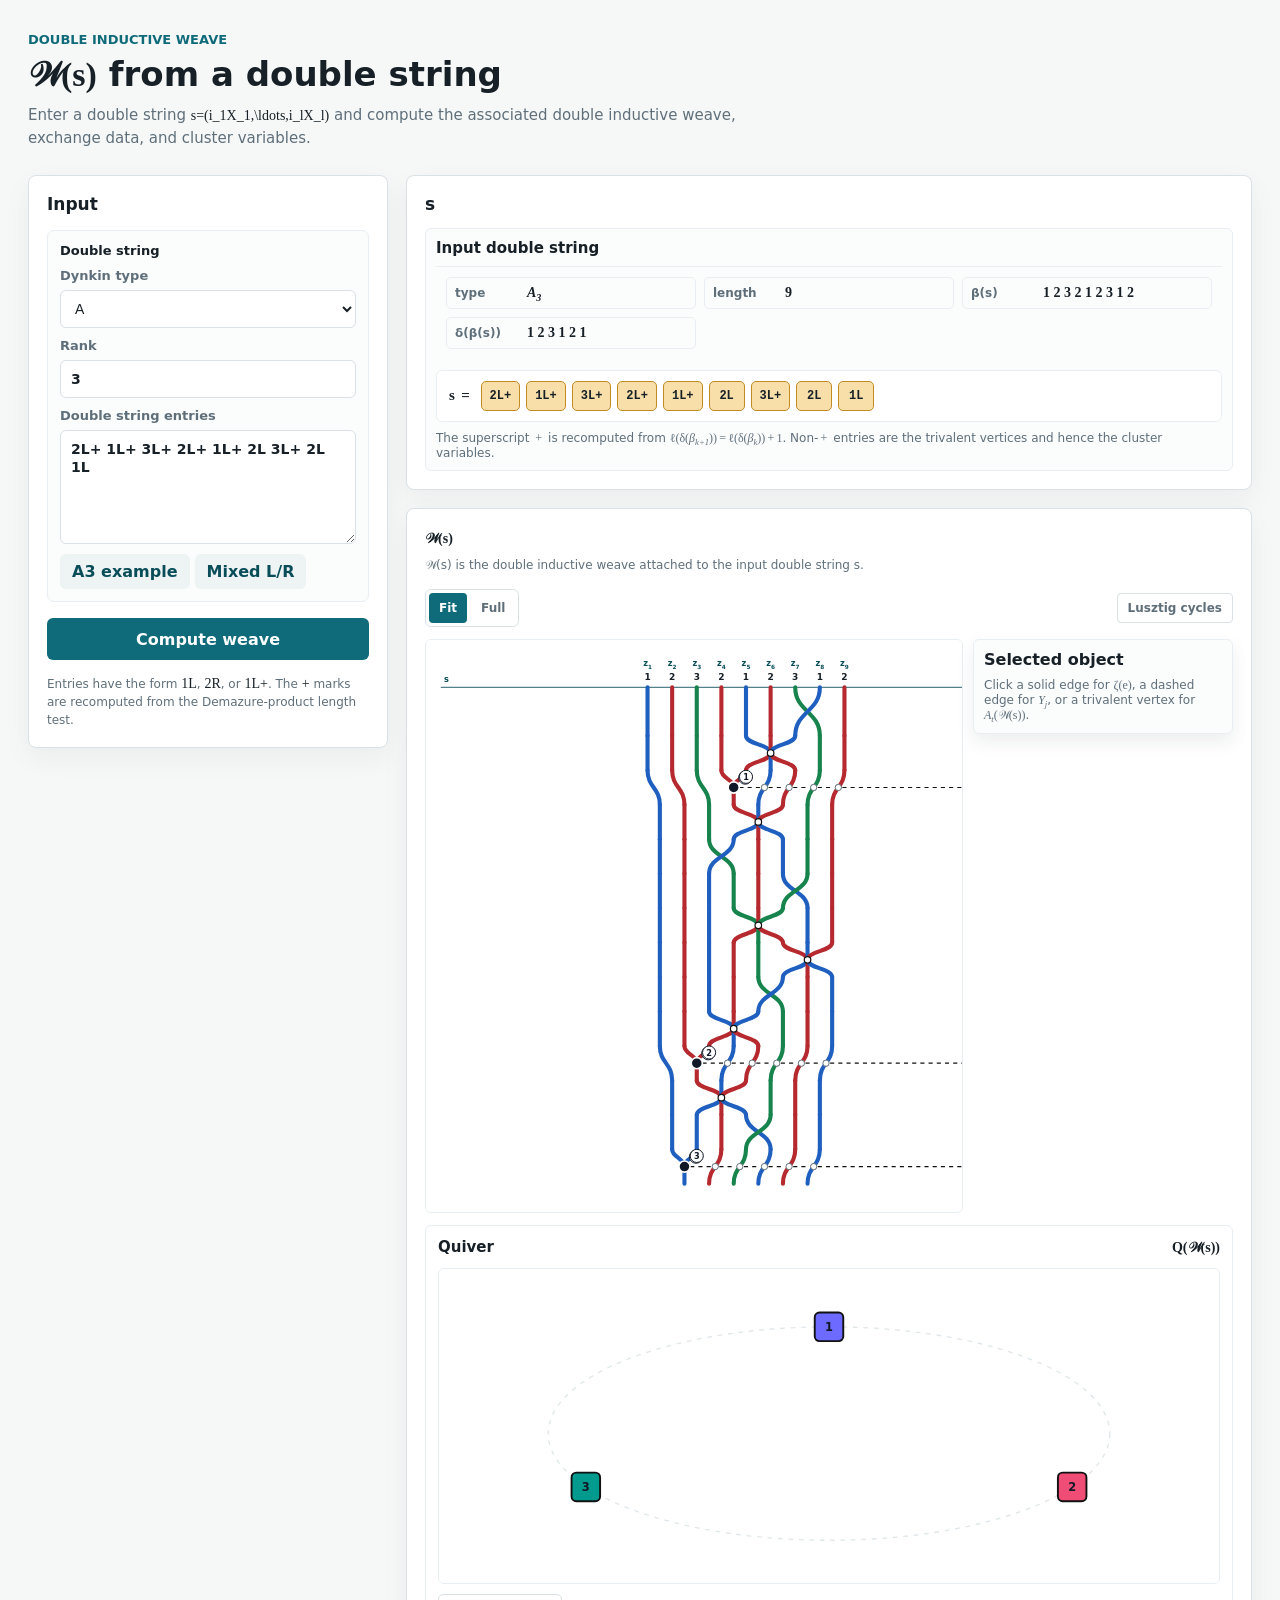
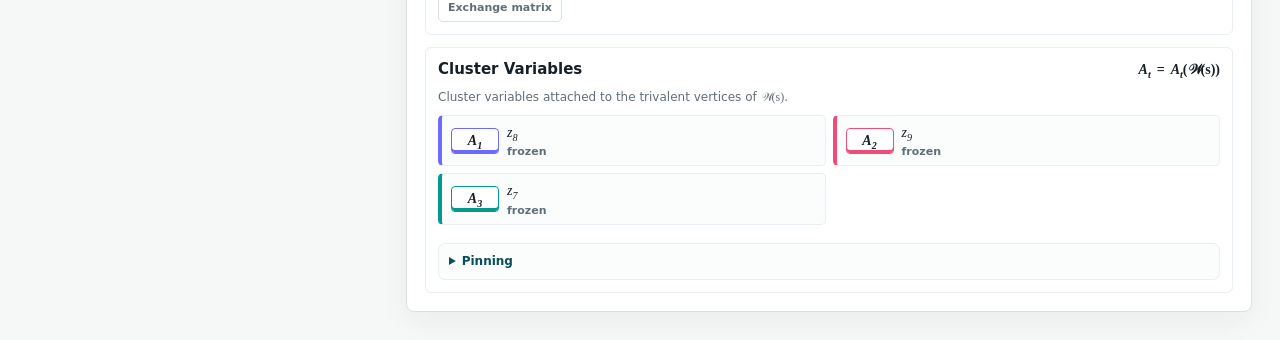
==== double-string-weave.html @ b57d1660 "Add double string weave visualizer" ====
<!doctype html>
<html lang="en">
  <head>
    <meta charset="utf-8">
    <meta name="viewport" content="width=device-width, initial-scale=1">
    <title>Double String Weave</title>
    <link rel="stylesheet" href="./style.css?v=20260708-double-string-zfull">
  </head>
  <body>
    <main class="app-shell">
      <header class="page-header">
        <div>
          <p class="eyebrow">double inductive weave</p>
          <h1><span class="formula header-formula">𝒲(s)</span> from a double string</h1>
          <p class="subtitle">
            Enter a double string <span class="formula">s=(i_1X_1,\ldots,i_lX_l)</span> and compute the associated double inductive weave, exchange data, and cluster variables.
          </p>
        </div>
      </header>

      <section class="workspace">
        <form id="input-form" class="input-panel">
          <div class="panel-header">
            <h2>Input</h2>
          </div>

          <section class="input-subpanel manual-input-panel">
            <div class="input-subpanel-header">
              <h3>Double string</h3>
            </div>

            <label class="field">
              <span>Dynkin type</span>
              <select id="family-input" name="family">
                <option value="A">A</option>
                <option value="B">B</option>
                <option value="C">C</option>
                <option value="D">D</option>
              </select>
            </label>

            <label class="field">
              <span>Rank</span>
              <input id="rank-input" name="rank" type="number" min="1" step="1" inputmode="numeric">
            </label>

            <label class="field">
              <span>Double string entries</span>
              <textarea id="double-string-input" name="doubleString" rows="5" spellcheck="false"></textarea>
            </label>

            <div class="chain-box-move-actions">
              <button type="button" id="example-a-button" class="secondary-button">A3 example</button>
              <button type="button" id="example-mixed-button" class="secondary-button">Mixed L/R</button>
            </div>
          </section>

          <button type="submit" class="primary-button">Compute weave</button>
          <p class="input-note">
            Entries have the form <span class="formula">1L</span>, <span class="formula">2R</span>, or <span class="formula">1L+</span>.
            The <span class="formula">+</span> marks are recomputed from the Demazure-product length test.
          </p>
          <div id="error-box" class="error-box" hidden></div>
        </form>

        <section id="output" class="output-panel" aria-live="polite"></section>
      </section>
    </main>

    <script type="module" src="./src/double-string-weave.mjs?v=20260708-double-string-zfull"></script>
  </body>
</html>
---- style.css ----
:root {
  color-scheme: light;
  --ink: #172026;
  --muted: #5f6f7a;
  --line: #d9e1e5;
  --soft-line: #e8eef1;
  --panel: #ffffff;
  --page: #f6f8f7;
  --accent: #0f6b7a;
  --accent-strong: #094d59;
  --accent-soft: #d8eef1;
  --ibox: #f6c05f;
  --ibox-line: #c6871c;
  --effective: #0f6b7a;
  --prefix: #d9e7ff;
  --chain: #f9e4b7;
  --lr-l-bg: #f8dfaa;
  --lr-l-line: #c28a23;
  --lr-r-bg: #dceee9;
  --lr-r-line: #74a99d;
  font-family: Inter, ui-sans-serif, system-ui, -apple-system, BlinkMacSystemFont, "Segoe UI", sans-serif;
}

#lr-choice-row .secondary-button.active {
  background: var(--accent);
  border-color: var(--accent);
  color: #fff;
}

* {
  box-sizing: border-box;
}

body {
  margin: 0;
  background: var(--page);
  color: var(--ink);
}

button,
input,
textarea {
  font: inherit;
}

.app-shell {
  width: min(1440px, 100%);
  margin: 0 auto;
  padding: 28px;
}

.page-header {
  display: flex;
  justify-content: space-between;
  align-items: end;
  gap: 24px;
  padding: 4px 0 24px;
}

.page-header > div {
  min-width: 0;
  max-width: 100%;
}

.eyebrow {
  margin: 0 0 8px;
  color: var(--accent);
  font-size: 13px;
  font-weight: 700;
  text-transform: uppercase;
}

h1,
h2 {
  margin: 0;
  font-weight: 750;
  letter-spacing: 0;
}

h1 {
  font-size: 34px;
  line-height: 1.15;
}

h2 {
  font-size: 17px;
}

.subtitle {
  max-width: 760px;
  margin: 10px 0 0;
  color: var(--muted);
  font-size: 15px;
  line-height: 1.55;
}

.page-links {
  display: flex;
  flex-wrap: wrap;
  gap: 10px;
  margin-top: 8px;
}

.page-link {
  display: inline-flex;
  align-items: center;
  color: var(--accent-strong);
  font-size: 12px;
  font-weight: 750;
  text-decoration: none;
}

.page-link::before {
  content: "View ";
  color: var(--muted);
  font-weight: 650;
  margin-right: 3px;
}

.page-link:hover {
  color: var(--accent);
  text-decoration: underline;
  text-underline-offset: 3px;
}

.workspace {
  display: grid;
  grid-template-columns: minmax(280px, 360px) minmax(0, 1fr);
  gap: 18px;
  align-items: start;
}

.input-panel,
.card {
  min-width: 0;
  border: 1px solid var(--line);
  border-radius: 8px;
  background: var(--panel);
  box-shadow: 0 10px 28px rgba(23, 32, 38, 0.05);
}

.input-panel {
  position: sticky;
  top: 18px;
  display: grid;
  gap: 16px;
  padding: 18px;
}

.panel-header {
  display: flex;
  flex-wrap: wrap;
  align-items: center;
  justify-content: space-between;
  gap: 12px;
}

.button-row {
  display: flex;
  flex-wrap: wrap;
  gap: 7px;
}

.input-subpanel {
  display: grid;
  gap: 10px;
  border: 1px solid var(--soft-line);
  border-radius: 7px;
  background: #fbfcfc;
  padding: 12px;
}

.random-input-panel {
  border-color: color-mix(in srgb, var(--accent) 24%, var(--soft-line));
  background: #f4fbfc;
}

.input-subpanel-header {
  display: flex;
  align-items: baseline;
  justify-content: space-between;
  gap: 8px;
}

.input-subpanel-header h3 {
  margin: 0;
  color: var(--ink);
  font-size: 13px;
  font-weight: 850;
}

.random-input-grid {
  display: grid;
  grid-template-columns: minmax(0, 1fr) minmax(74px, 0.7fr);
  gap: 9px;
}

.dynkin-card {
  display: grid;
  grid-template-columns: 108px minmax(0, 1fr);
  align-items: center;
  gap: 10px;
  border: 1px solid var(--soft-line);
  border-radius: 7px;
  background: rgba(255, 255, 255, 0.68);
  padding: 10px;
}

.dynkin-card p {
  margin: 0;
  color: var(--muted);
  font-size: 12px;
  line-height: 1.35;
}

.pinning-details {
  border: 1px solid var(--soft-line);
  border-radius: 7px;
  background: rgba(255, 255, 255, 0.68);
  color: var(--muted);
  font-size: 12px;
  line-height: 1.45;
}

.pinning-details summary {
  cursor: pointer;
  color: var(--accent-strong);
  font-weight: 800;
  padding: 9px 10px;
}

.pinning-details p {
  margin: 0;
  padding: 0 10px 9px;
}

.pinning-intro {
  color: var(--ink);
}

.variable-pinning-details {
  margin-top: 8px;
  background: #fbfcfc;
}

.pinning-basis {
  display: flex;
  flex-wrap: wrap;
  gap: 6px;
  padding: 0 10px 10px;
}

.pinning-basis .formula,
.pinning-chip {
  border: 1px solid var(--soft-line);
  border-radius: 999px;
  background: #fff;
  color: var(--ink);
  padding: 4px 8px;
  font-size: 12px;
}

.pinning-interactive {
  display: grid;
  grid-template-columns: minmax(128px, 0.75fr) minmax(0, 1.25fr);
  gap: 10px;
  padding: 0 10px 10px;
}

.pinning-diagram-slot,
.pinning-info-slot {
  min-width: 0;
}

.pinning-dynkin-svg {
  display: block;
  width: 100%;
  max-width: 260px;
  height: auto;
  overflow: visible;
}

.pinning-dynkin-edge {
  stroke: #69787a;
  stroke-width: 2;
  stroke-linecap: round;
}

.pinning-dynkin-node {
  cursor: pointer;
  outline: none;
}

.pinning-dynkin-node circle {
  fill: #fff;
  stroke: var(--accent-strong);
  stroke-width: 1.6;
}

.pinning-dynkin-node text {
  fill: var(--accent-strong);
  font-size: 12px;
  font-weight: 850;
  text-anchor: middle;
  pointer-events: none;
}

.pinning-dynkin-node:hover circle,
.pinning-dynkin-node:focus circle,
.pinning-dynkin-node.active circle {
  fill: var(--accent);
  stroke: var(--accent);
}

.pinning-dynkin-node:hover text,
.pinning-dynkin-node:focus text,
.pinning-dynkin-node.active text {
  fill: #fff;
}

.pinning-node-info {
  display: grid;
  gap: 8px;
  align-content: start;
}

.pinning-node-header {
  display: flex;
  flex-wrap: wrap;
  align-items: center;
  gap: 6px;
}

.pinning-node-title {
  color: var(--ink);
  font-size: 13px;
  font-weight: 850;
}

.pinning-domain-row {
  display: flex;
  flex-wrap: wrap;
  align-items: center;
  gap: 7px;
}

.pinning-domain-label {
  color: var(--muted);
  font-size: 12px;
  font-weight: 800;
}

.pinning-block-label {
  color: var(--muted);
  font-size: 11px;
  font-weight: 800;
}

.pinning-phi-block {
  display: grid;
  gap: 8px;
  border: 1px solid var(--soft-line);
  border-radius: 7px;
  background: #fff;
  padding: 8px;
}

.pinning-phi-grid {
  display: grid;
  grid-template-columns: repeat(2, minmax(0, 1fr));
  gap: 8px;
}

.pinning-phi-plane {
  display: grid;
  gap: 5px;
  min-width: 0;
}

.pinning-fixed-note {
  padding: 0;
}

.pinning-plane-matrix {
  display: grid;
  gap: 3px;
}

.pinning-plane-label {
  color: var(--muted);
  font-size: 10px;
  font-weight: 800;
}

.pinning-matrix {
  border-collapse: collapse;
  justify-self: start;
  font-size: 13px;
}

.pinning-matrix td {
  min-width: 22px;
  padding: 2px 5px;
  text-align: center;
}

.pinning-derived {
  border-top: 1px solid var(--soft-line);
  padding-top: 6px;
}

.pinning-details .pinning-derived summary {
  padding: 0;
  color: var(--muted);
  font-size: 11px;
  font-weight: 800;
}

.pinning-derived .pinning-formula-line {
  margin-top: 5px;
}

@media (max-width: 760px) {
  .pinning-interactive {
    grid-template-columns: minmax(0, 1fr);
  }

  .pinning-phi-grid {
    grid-template-columns: minmax(0, 1fr);
  }
}

.dynkin-diagram {
  position: relative;
  width: 94px;
  height: 76px;
}

.dynkin-node {
  position: absolute;
  z-index: 2;
  display: grid;
  place-items: center;
  width: 24px;
  height: 24px;
  border: 1.5px solid var(--accent-strong);
  border-radius: 50%;
  background: #fff;
  color: var(--accent-strong);
  font-size: 12px;
  font-weight: 800;
}

.dynkin-edge {
  position: absolute;
  z-index: 1;
  height: 2px;
  background: var(--accent-strong);
  transform-origin: left center;
}

.d4-diagram .node-1 {
  left: 4px;
  top: 38px;
}

.d4-diagram .node-2 {
  left: 38px;
  top: 38px;
}

.d4-diagram .node-3 {
  left: 72px;
  top: 4px;
}

.d4-diagram .node-4 {
  left: 72px;
  top: 38px;
}

.d4-diagram .edge-12 {
  left: 28px;
  top: 50px;
  width: 12px;
}

.d4-diagram .edge-23 {
  left: 58px;
  top: 43px;
  width: 38px;
  transform: rotate(-45deg);
}

.d4-diagram .edge-24 {
  left: 62px;
  top: 50px;
  width: 12px;
}

.field {
  display: grid;
  gap: 7px;
  color: var(--muted);
  font-size: 13px;
  font-weight: 650;
}

.field input,
.field select,
.field textarea {
  min-width: 0;
  width: 100%;
  border: 1px solid var(--line);
  border-radius: 6px;
  background: #fff;
  color: var(--ink);
  font-size: 14px;
  line-height: 1.35;
  outline: none;
}

.field input,
.field select {
  height: 38px;
  padding: 8px 10px;
}

.field textarea {
  resize: vertical;
  min-height: 48px;
  padding: 9px 10px;
}

.field input:focus,
.field select:focus,
.field textarea:focus {
  border-color: var(--accent);
  box-shadow: 0 0 0 3px rgba(15, 107, 122, 0.14);
}

.primary-button,
.secondary-button {
  min-width: 0;
  border: 1px solid transparent;
  border-radius: 6px;
  cursor: pointer;
  font-weight: 700;
}

.primary-button {
  min-height: 42px;
  padding: 10px 13px;
  background: var(--accent);
  color: white;
}

.primary-button:hover {
  background: var(--accent-strong);
}

.secondary-button {
  min-height: 34px;
  padding: 7px 11px;
  background: #eef3f4;
  color: var(--accent-strong);
}

.secondary-button:hover {
  border-color: var(--accent);
}

.random-button {
  width: 100%;
}

.guided-construction-link {
  display: inline-flex;
  align-items: center;
  justify-content: center;
  gap: 8px;
  min-height: 34px;
  border: 1px solid color-mix(in srgb, var(--accent) 34%, var(--soft-line));
  border-radius: 6px;
  background: color-mix(in srgb, var(--accent-soft) 42%, #ffffff);
  color: var(--accent-strong);
  font-size: 12px;
  font-weight: 800;
  text-decoration: none;
}

.guided-construction-link::before {
  content: "▶";
  color: var(--accent);
  font-size: 10px;
  line-height: 1;
}

.guided-construction-link:hover {
  border-color: var(--accent);
  color: var(--accent);
  background: #ffffff;
}

.input-note {
  margin: -2px 0 0;
  color: var(--muted);
  font-size: 12px;
  line-height: 1.45;
}

.error-box {
  border: 1px solid #e2a9a9;
  border-radius: 6px;
  background: #fff1f1;
  color: #8b2727;
  padding: 10px 12px;
  font-size: 13px;
  line-height: 1.4;
}

.debug-box {
  display: grid;
  grid-template-columns: repeat(auto-fit, minmax(126px, 1fr));
  gap: 8px;
  color: var(--muted);
  font-size: 13px;
  line-height: 1.45;
}

.status-item {
  display: grid;
  gap: 2px;
  border: 1px solid var(--soft-line);
  border-radius: 7px;
  background: #fbfcfc;
  padding: 9px 10px;
}

.status-item span {
  color: var(--muted);
  font-size: 11px;
  font-weight: 750;
  text-transform: uppercase;
}

.status-item strong {
  color: var(--ink);
  font-size: 15px;
  font-weight: 850;
}

.output-panel {
  display: grid;
  gap: 18px;
  min-width: 0;
}

.trace-view {
  display: grid;
  gap: 18px;
  min-width: 0;
}

.construction-stepper {
  position: sticky;
  top: 18px;
  z-index: 5;
  display: grid;
  grid-template-columns: minmax(0, 1fr) auto;
  align-items: stretch;
  width: 100%;
  max-width: 100%;
  gap: 4px;
  border: 1px solid var(--line);
  border-radius: 7px;
  background: #fff;
  padding: 4px;
  box-shadow: 0 8px 22px rgba(23, 32, 38, 0.06);
}

.step-sequence,
.step-view-tools {
  display: flex;
  min-width: 0;
  gap: 4px;
}

.step-sequence {
  grid-column: 1;
  grid-row: 1;
  align-items: stretch;
}

.step-view-tools {
  grid-column: 2;
  grid-row: 1;
  align-items: stretch;
  justify-content: flex-end;
  border-left: 1px solid var(--soft-line);
  padding-left: 4px;
}

.step-button {
  flex: 1 1 76px;
  min-height: 32px;
  border: 0;
  border-radius: 5px;
  background: transparent;
  color: var(--muted);
  padding: 6px 10px;
  cursor: pointer;
  font-size: 13px;
  font-weight: 750;
}

.compare-step-button {
  flex: 0 0 auto;
  min-width: 104px;
  border: 1px solid rgba(15, 107, 122, 0.35);
  background: #edf7f8;
  color: var(--accent-strong);
  box-shadow: inset 0 -2px 0 rgba(15, 107, 122, 0.12);
}

.compare-step-button:hover,
.compare-step-button:focus {
  border-color: var(--accent);
  background: #e0f1f3;
  box-shadow: 0 0 0 2px rgba(15, 107, 122, 0.13);
  outline: none;
}

.compare-step-button.active {
  border-color: var(--accent);
  background: var(--accent);
  color: #fff;
  box-shadow: none;
}

.step-arrow {
  display: grid;
  place-items: center;
  color: var(--muted);
  font-size: 13px;
  font-weight: 800;
  padding: 0 2px;
}

.step-button.active {
  background: var(--accent);
  color: #fff;
}

.step-button .math,
.step-button .formula {
  color: inherit;
  font-size: inherit;
}

.step-button.active .math,
.step-button.active .formula {
  color: #fff;
}

.notation-underline {
  text-decoration: underline;
  text-underline-offset: 2px;
}

.step-active-whole .step-section:not(.step-whole),
.step-active-chain .step-section:not(.step-chain),
.step-active-string .step-section:not(.step-string),
.step-active-compare .step-section:not(.step-chain):not(.step-whole) {
  display: none;
}

.trace-view.step-active-compare {
  grid-template-columns: minmax(420px, 1fr) minmax(420px, 1fr);
  align-items: start;
}

.step-active-compare .construction-stepper {
  grid-column: 1 / -1;
}

.step-active-compare .step-chain {
  grid-column: 1;
  grid-row: 2;
}

.step-active-compare .step-whole {
  grid-column: 2;
  grid-row: 2;
}

.step-active-compare .card {
  padding: 14px;
}

.step-active-compare .step-chain,
.step-active-compare .step-whole {
  min-width: 0;
}

.step-active-compare .chain-visual-block,
.step-active-compare .weave-block {
  display: grid;
  grid-template-rows: 620px 430px minmax(360px, auto);
  gap: 12px;
  align-items: stretch;
}

.step-active-compare .admissible-chain-panel,
.step-active-compare .weave-stage-panel {
  height: 620px;
  min-height: 0;
  max-height: none;
  overflow: auto;
}

.step-active-compare .weave-stage-panel {
  display: grid;
  align-content: start;
  gap: 10px;
  border: 1px solid var(--soft-line);
  border-radius: 6px;
  background: #fff;
  padding: 12px;
}

.step-active-compare .edge-label-viewer {
  grid-template-columns: minmax(0, 1fr);
}

.step-active-compare .edge-label-info {
  display: none;
}

.step-active-compare .main-interactive-weave .edge-label-viewer-figure {
  max-height: 520px;
  overflow: auto;
}

.step-active-compare .main-interactive-weave .edge-label-viewer-svg {
  width: min(100%, 620px);
  min-width: 0;
}

.step-active-compare .whole-result-view,
.step-active-compare .chain-visual-block {
  align-content: start;
}

.step-active-compare .quiver-answer-panel {
  height: 430px;
  min-height: 0;
  overflow: hidden;
}

.step-active-compare .quiver-scroll {
  height: 340px;
}

.step-active-compare .quiver-answer-panel.matrix-open .quiver-scroll {
  height: 214px;
}

.step-active-compare .quiver-answer-panel.matrix-open .exchange-matrix-scroll {
  max-height: 128px;
}

.step-active-compare .quiver-svg {
  min-width: 500px;
}

.step-active-compare .determinantial-section,
.step-active-compare .cluster-answer-panel {
  min-height: 280px;
}

.step-active-compare .cluster-answer-list,
.step-active-compare .determinantial-list {
  grid-template-columns: minmax(0, 1fr);
}

.step-active-compare .card h2 {
  margin-bottom: 10px;
}

.step-active-compare .card-subtitle {
  display: none;
}

@media (max-width: 1180px) {
  .trace-view.step-active-compare {
    grid-template-columns: minmax(0, 1fr);
  }

  .step-active-compare .step-chain,
  .step-active-compare .step-whole {
    grid-column: 1;
    grid-row: auto;
  }

  .construction-stepper {
    grid-template-columns: minmax(0, 1fr);
  }

  .step-sequence,
  .step-view-tools {
    grid-column: 1;
    grid-row: auto;
    border-bottom: 1px solid var(--soft-line);
    padding-bottom: 4px;
    border-left: 0;
    padding-left: 0;
  }

  .compare-step-button {
    flex: 1 1 100%;
  }
}

.card {
  padding: 18px;
  overflow: hidden;
}

.card:has(.edge-label-viewer) {
  overflow: visible;
}

.card h2 {
  margin-bottom: 14px;
}

.card-subtitle {
  margin: -6px 0 14px;
  color: var(--muted);
  font-size: 12px;
  line-height: 1.45;
  max-width: 900px;
}

.card-subtitle .formula {
  color: inherit;
  font-family: inherit;
  font-size: inherit;
  line-height: inherit;
}

.card-subtitle .formula-variable {
  font-family: ui-serif, Georgia, "Times New Roman", serif;
}

.summary-label {
  display: block;
  color: var(--muted);
  font-size: 12px;
  font-weight: 700;
}

.summary-label .summary-label-formula {
  color: inherit;
  font-size: inherit;
  font-weight: inherit;
}

.timeline {
  overflow-x: auto;
  padding-bottom: 4px;
}

.chain-visual-block {
  display: grid;
  gap: 16px;
}

.chain-selectable {
  cursor: pointer;
}

.chain-selectable:focus {
  outline: 2px solid rgba(15, 107, 122, 0.35);
  outline-offset: 2px;
}

.chain-visual-block.has-chain-selection .chain-selectable:not(.active) {
  opacity: 0.62;
}

.chain-visual-block.has-chain-selection .chain-selectable.active {
  opacity: 1;
}

.chain-visual-block.has-chain-selection .quiver-node-group:not(.active) {
  opacity: 0.48;
}

.whole-result-view.has-cluster-selection .quiver-node-group:not(.active) {
  opacity: 0.48;
}

.whole-result-view.has-cluster-selection .cluster-answer-item:not(.active) {
  opacity: 0.62;
}

.admissible-chain-panel {
  gap: 12px;
}

.admissible-chain-body {
  display: grid;
  gap: 14px;
}

.chain-panel-note .formula {
  font-weight: 750;
}

.chain-section {
  display: grid;
  gap: 9px;
}

.chain-section-header {
  display: flex;
  flex-wrap: wrap;
  align-items: center;
  justify-content: space-between;
  gap: 8px 12px;
}

.chain-section-title {
  color: var(--accent-strong);
  font-size: 12px;
  font-weight: 850;
}

.chain-ribbon-block {
  display: grid;
  gap: 10px;
}

.chain-ribbon-title {
  display: flex;
  flex-wrap: wrap;
  align-items: baseline;
  gap: 10px;
}

.chain-ribbon-meta {
  color: var(--muted);
  font-size: 12px;
  font-weight: 650;
}

.chain-ribbon {
  display: flex;
  gap: 7px;
  align-items: stretch;
  overflow-x: auto;
  padding: 2px 0 5px;
}

.chain-box-move-strip {
  display: flex;
  flex-wrap: wrap;
  align-items: center;
  gap: 7px 10px;
  border-top: 1px solid var(--soft-line);
  padding-top: 8px;
}

.chain-box-move-label {
  color: var(--muted);
  font-size: 11px;
  font-weight: 800;
  letter-spacing: 0;
}

.chain-box-move-actions {
  display: flex;
  flex-wrap: wrap;
  gap: 5px;
}

.chain-box-move-action {
  border: 1px solid var(--line);
  border-radius: 999px;
  background: #fff;
  color: var(--accent-strong);
  cursor: pointer;
  font: inherit;
  font-size: 11px;
  font-weight: 850;
  line-height: 1;
  padding: 4px 9px;
  position: relative;
}

.chain-box-move-action:hover,
.chain-box-move-action:focus-visible {
  border-color: var(--accent);
  background: var(--accent-soft);
  outline: none;
}

.chain-box-move-text {
  position: relative;
  z-index: 1;
}

.chain-box-move-tooltip {
  position: absolute;
  left: 50%;
  bottom: calc(100% + 8px);
  transform: translateX(-50%) translateY(3px);
  z-index: 20;
  min-width: max-content;
  max-width: 260px;
  border: 1px solid rgba(23, 32, 38, 0.18);
  border-radius: 6px;
  background: rgba(23, 32, 38, 0.92);
  box-shadow: 0 8px 22px rgba(23, 32, 38, 0.18);
  color: #fff;
  font-size: 11px;
  font-weight: 750;
  line-height: 1.3;
  opacity: 0;
  padding: 6px 8px;
  pointer-events: none;
  text-align: left;
  transition: opacity 100ms ease, transform 100ms ease;
  white-space: nowrap;
}

.chain-box-move-action:hover .chain-box-move-tooltip,
.chain-box-move-action:focus-visible .chain-box-move-tooltip {
  opacity: 1;
  transform: translateX(-50%) translateY(0);
}

.box-move-highlight {
  border-color: var(--accent) !important;
  box-shadow: 0 0 0 2px rgba(15, 107, 122, 0.18);
}

.timeline-row.box-move-preview-row .timeline-label {
  color: var(--accent-strong);
  font-weight: 850;
}

.timeline-row.box-move-preview-row .timeline-cell {
  transition: opacity 120ms ease, transform 120ms ease, box-shadow 120ms ease;
}

.timeline-cell.box-move-removed-envelope {
  border-color: #a66b00;
  background: transparent;
  outline: 2px dashed #a66b00;
  outline-offset: -5px;
  box-shadow: 0 0 0 2px rgba(166, 107, 0, 0.1);
  transform: translateY(-1px);
}

.timeline-cell.box-move-added-envelope {
  border-color: #0f6b7a;
  background: #e4f4f6;
  box-shadow: inset 0 0 0 3px rgba(15, 107, 122, 0.36), 0 0 0 2px rgba(15, 107, 122, 0.12);
  transform: translateY(-1px);
  animation: box-move-preview-pulse 900ms ease-in-out infinite alternate;
}

@keyframes box-move-preview-pulse {
  from {
    filter: saturate(0.95);
  }
  to {
    filter: saturate(1.18) brightness(1.03);
  }
}

.chain-quiver-section {
  margin-top: 2px;
}

.chain-quiver-scroll {
  max-height: none;
}

.signed-word-details {
  border: 1px solid var(--soft-line);
  border-radius: 6px;
  background: #fff;
  color: var(--muted);
  font-size: 12px;
}

.signed-word-summary {
  display: flex;
  align-items: baseline;
  gap: 6px;
  cursor: pointer;
  padding: 7px 9px;
  color: var(--accent-strong);
  font-weight: 850;
}

.signed-word-summary .formula {
  color: inherit;
  font-size: inherit;
}

.signed-word-chips {
  display: flex;
  flex-wrap: wrap;
  gap: 5px;
  border-top: 1px solid var(--soft-line);
  padding: 8px 9px;
}

.signed-word-chip {
  display: inline-flex;
  align-items: center;
  justify-content: center;
  gap: 1px;
  min-width: 32px;
  min-height: 24px;
  border: 1px solid var(--line);
  border-radius: 5px;
  background: #fbfcfc;
  color: var(--ink);
  font-weight: 850;
}

.signed-word-chip.positive {
  border-color: var(--lr-l-line);
  background: var(--lr-l-bg);
}

.signed-word-chip.negative {
  border-color: var(--lr-r-line);
  background: var(--lr-r-bg);
}

.signed-word-sign {
  color: var(--muted);
  font-size: 11px;
}

.determinantial-expression {
  color: var(--ink) !important;
  overflow-wrap: anywhere;
}

.determinantial-row.frozen {
  background: #fff;
}

.determinantial-row.active {
  border-color: var(--accent-strong);
  box-shadow: inset 4px 0 0 var(--cycle-color), 0 0 0 1px rgba(15, 107, 122, 0.18);
}

.determinantial-row.frozen .determinantial-answer-label {
  border-color: var(--ink);
  box-shadow: inset 0 -3px 0 var(--cycle-color), 0 0 0 1px rgba(23, 32, 38, 0.12);
}

.determinantial-answer-label {
  min-width: 48px;
  padding: 4px 7px;
}

.determinantial-answer-label .formula {
  color: inherit;
  font-size: 11px;
  font-weight: 850;
  white-space: nowrap;
}

.ric-data-grid {
  display: grid;
  grid-template-columns: repeat(auto-fit, minmax(190px, 1fr));
  gap: 8px;
  border-top: 1px solid var(--soft-line);
  padding: 10px 10px 12px;
}

.ric-data-row {
  display: grid;
  grid-template-columns: 64px minmax(0, 1fr);
  align-items: center;
  gap: 8px;
  min-height: 30px;
  border: 1px solid var(--soft-line);
  border-radius: 5px;
  background: #fbfcfc;
  padding: 5px 8px;
}

.ric-data-key {
  color: var(--muted);
  font-size: 12px;
  font-weight: 800;
}

.ric-data-value {
  color: var(--ink);
  font-size: 13px;
  font-weight: 850;
  overflow-wrap: anywhere;
}

.open-richardson-ibox-section {
  margin-top: 12px;
}

.chain-chip {
  flex: 0 0 auto;
  position: relative;
  display: grid;
  gap: 3px;
  min-width: 82px;
  border: 1px solid var(--soft-line);
  border-radius: 6px;
  background: #fff;
  padding: 8px 9px;
}

.chain-chip.active {
  border-color: var(--accent-strong);
  box-shadow: inset 0 -3px 0 var(--accent), 0 0 0 1px rgba(15, 107, 122, 0.16);
}

.chain-chip.frozen {
  border-color: #111827;
  box-shadow: inset 0 0 0 1px rgba(17, 24, 39, 0.1);
}

.chain-chip.frozen::after {
  content: "";
  position: absolute;
  top: 6px;
  right: 6px;
  width: 7px;
  height: 7px;
  border: 1.4px solid #111827;
  border-radius: 2px;
  background: #fff;
}

.chain-chip-title {
  color: var(--accent-strong);
  font-size: 12px;
  font-weight: 800;
}

.chain-chip-interval {
  color: var(--ink);
  font-family: ui-monospace, SFMono-Regular, Menlo, Consolas, monospace;
  font-size: 13px;
  font-weight: 750;
}

.chain-chip-color {
  color: var(--muted);
  font-size: 11px;
  font-weight: 700;
}

.ric-chain-ribbon-block {
  margin-top: 10px;
}

.ric-chain-chip .chain-chip-interval {
  background: var(--ibox);
  border: 1px solid var(--ibox-line);
  border-radius: 4px;
  padding: 2px 5px;
  width: fit-content;
}

.ric-chain-data-details {
  margin-top: 10px;
}

.ric-box-dictionary {
  display: flex;
  flex-wrap: wrap;
  gap: 6px;
  margin-top: 10px;
  border-top: 1px solid var(--soft-line);
  padding-top: 10px;
}

.ric-box-dictionary .formula {
  border: 1px solid var(--soft-line);
  border-radius: 999px;
  background: #fff;
  color: var(--ink);
  padding: 4px 8px;
  font-size: 12px;
  font-weight: 750;
}

.timeline-row {
  display: grid;
  grid-template-columns: 58px repeat(var(--timeline-cols), 36px);
  gap: 5px;
  align-items: center;
  min-width: max-content;
  margin-bottom: 5px;
}

.timeline-row.chain-selectable {
  border-radius: 6px;
}

.timeline-row.active .timeline-label {
  color: var(--accent-strong);
}

.timeline-row.active .timeline-cell:not(.header-cell) {
  border-color: var(--accent-strong);
  box-shadow: 0 0 0 1px rgba(15, 107, 122, 0.14);
}

.timeline-label {
  color: var(--muted);
  font-size: 12px;
  font-weight: 750;
}

.timeline-cell {
  display: grid;
  place-items: center;
  width: 36px;
  height: 32px;
  border: 1px solid var(--line);
  border-radius: 5px;
  background: #fff;
  color: var(--ink);
  font-size: 13px;
  font-weight: 700;
}

.header-cell {
  border-color: transparent;
  background: transparent;
  color: var(--muted);
}

.in-envelope {
  background: var(--accent-soft);
  border-color: #9fcbd1;
}

.in-box {
  background: var(--ibox);
  border-color: var(--ibox-line);
}

.effective {
  outline: 3px solid rgba(15, 107, 122, 0.35);
  outline-offset: 1px;
}

.legend {
  display: flex;
  flex-wrap: wrap;
  gap: 12px;
  margin-top: 12px;
  color: var(--muted);
  font-size: 12px;
  font-weight: 650;
}

.compact-legend {
  margin-top: 0;
  gap: 8px;
  font-size: 11px;
}

.compact-legend .legend-box {
  width: 12px;
  height: 12px;
}

.legend-item {
  display: inline-flex;
  align-items: center;
  gap: 6px;
}

.legend-box {
  display: inline-block;
  width: 14px;
  height: 14px;
  border-radius: 3px;
  border: 1px solid var(--line);
}

.legend-box.envelope {
  background: var(--accent-soft);
  border-color: #9fcbd1;
}

.legend-box.ibox {
  background: var(--ibox);
  border-color: var(--ibox-line);
}

.legend-box.effective {
  background: #fff;
  border-color: var(--effective);
  box-shadow: 0 0 0 2px rgba(15, 107, 122, 0.35);
}

.legend-box.frozen {
  background: #fff;
  border-color: #111827;
  box-shadow: inset 0 0 0 1px rgba(17, 24, 39, 0.1);
}

.double-string-block {
  display: grid;
  gap: 12px;
}

.string-construction-panel,
.string-weave-preview {
  display: grid;
  gap: 9px;
  border: 1px solid var(--soft-line);
  border-radius: 6px;
  background: #fbfcfc;
  padding: 10px;
}

.string-panel-header {
  display: flex;
  flex-wrap: wrap;
  align-items: center;
  justify-content: space-between;
  gap: 8px 12px;
}

.string-panel-title {
  color: var(--ink);
  font-size: 15px;
  font-weight: 900;
}

.string-panel-subtitle {
  color: var(--muted);
  font-size: 12px;
  font-weight: 800;
}

.double-string-rule-note {
  margin: 0;
  color: var(--muted);
  font-size: 11px;
  line-height: 1.35;
}

.double-string-rule-note .formula {
  color: inherit;
  font-size: inherit;
  font-weight: 750;
}

.chain-data-details {
  border: 1px solid var(--soft-line);
  border-radius: 6px;
  background: #fff;
  color: var(--muted);
  font-size: 12px;
}

.chain-data-summary {
  display: flex;
  align-items: baseline;
  gap: 6px;
  cursor: pointer;
  padding: 8px 10px;
  color: var(--accent-strong);
  font-weight: 850;
}

.chain-data-summary .formula {
  color: inherit;
  font-size: inherit;
}

.chain-data-grid {
  display: grid;
  grid-template-columns: auto minmax(0, 1fr);
  gap: 6px 10px;
  border-top: 1px solid var(--soft-line);
  padding: 9px 10px 10px;
}

.chain-data-row-label {
  color: var(--muted);
  font-size: 12px !important;
  font-weight: 750;
  white-space: nowrap;
}

.chain-data-values {
  display: grid;
  grid-template-columns: repeat(var(--chain-data-cols), minmax(20px, auto));
  gap: 5px;
  justify-content: start;
  min-width: 0;
}

.chain-data-cell {
  display: inline-flex;
  align-items: center;
  justify-content: center;
  min-width: 24px;
  min-height: 22px;
  border: 1px solid var(--soft-line);
  border-radius: 4px;
  background: #fbfcfc;
  color: var(--ink);
  font-size: 12px;
  font-weight: 750;
}

.chain-data-cell.empty-cell {
  background: transparent;
  border-color: transparent;
}

.chain-data-cell.side-l,
.double-string-chip.chain.side-l {
  background: var(--lr-l-bg) !important;
  border-color: var(--lr-l-line) !important;
}

.chain-data-cell.side-r,
.double-string-chip.chain.side-r {
  background: var(--lr-r-bg) !important;
  border-color: var(--lr-r-line) !important;
}

.double-string-expression {
  display: flex;
  flex-wrap: wrap;
  align-items: center;
  gap: 8px;
  border: 1px solid var(--soft-line);
  border-radius: 6px;
  background: #fff;
  padding: 10px 12px;
}

.double-string-expression > .formula {
  color: var(--ink);
  font-size: 15px;
  font-weight: 850;
}

.double-string-chips {
  display: flex;
  flex-wrap: wrap;
  gap: 6px;
  min-width: 0;
}

.double-string-chip {
  display: inline-flex;
  align-items: center;
  justify-content: center;
  min-width: 36px;
  min-height: 30px;
  border: 1px solid var(--line);
  border-radius: 5px;
  padding: 5px 8px;
  color: var(--ink);
  font-family: ui-monospace, SFMono-Regular, Menlo, Consolas, monospace;
  font-size: 12px;
  font-weight: 800;
}

.double-string-chip.prefix {
  background: var(--prefix);
  border-color: #a9c5f2;
}

.double-string-chip.chain {
  background: var(--chain);
  border-color: #d4a94e;
}

.string-weave-preview-header {
  display: flex;
  flex-wrap: wrap;
  align-items: baseline;
  justify-content: start;
  gap: 8px;
}

.string-weave-boundary {
  display: grid;
  gap: 7px;
  border: 1px solid #9fcbd1;
  border-left: 5px solid var(--accent);
  border-radius: 6px;
  background: #f4fbfc;
  padding: 10px;
}

.string-weave-boundary .math {
  color: var(--accent-strong);
  font-size: 13px;
}

.weave-scroll.string-weave-scroll {
  display: grid;
  place-items: start center;
  max-height: none;
  overflow: visible;
  border: 0;
  background: transparent;
  padding-top: 8px;
}

.string-weave-scroll .weave-svg {
  width: min(100%, 840px);
  min-width: 0;
}

.string-weave-scroll.full-mode .weave-svg {
  width: min(100%, 980px);
  min-width: 0;
  max-width: 100%;
}

.weave-block {
  display: grid;
  gap: 14px;
}

.weave-scroll {
  min-width: 0;
  overflow: auto;
  border: 1px solid var(--soft-line);
  border-radius: 6px;
  background: #fff;
}

.full-weave-toolbar {
  display: flex;
  flex-wrap: wrap;
  align-items: center;
  justify-content: space-between;
  gap: 8px;
}

.full-weave-control-group {
  display: inline-flex;
  gap: 4px;
  border: 1px solid var(--line);
  border-radius: 6px;
  background: #fff;
  padding: 3px;
}

.weave-size-button,
.weave-toggle-button {
  min-height: 30px;
  border: 0;
  border-radius: 4px;
  background: transparent;
  color: var(--muted);
  padding: 6px 10px;
  cursor: pointer;
  font-size: 12px;
  font-weight: 800;
}

.weave-toggle-button {
  border: 1px solid var(--line);
  background: #fff;
}

.weave-size-button.active,
.weave-toggle-button.active {
  background: var(--accent);
  color: #fff;
}

.weave-stage-panel {
  display: grid;
  gap: 12px;
  min-width: 0;
}

.whole-mode-view {
  display: grid;
  gap: 12px;
}

.whole-mode-view[hidden] {
  display: none;
}

.weave-detail-panel {
  border: 1px solid var(--soft-line);
  border-radius: 6px;
  background: #fbfcfc;
  overflow: visible;
}

.weave-detail-summary {
  display: flex;
  flex-wrap: wrap;
  align-items: baseline;
  justify-content: space-between;
  gap: 8px;
  padding: 10px 12px;
  cursor: pointer;
  list-style: none;
}

.weave-detail-summary::-webkit-details-marker {
  display: none;
}

.weave-detail-summary::after {
  content: "+";
  color: var(--muted);
  font-weight: 900;
}

.weave-detail-panel[open] > .weave-detail-summary {
  border-bottom: 1px solid var(--soft-line);
}

.weave-detail-panel[open] > .weave-detail-summary::after {
  content: "-";
}

.weave-detail-title {
  color: var(--ink);
  font-size: 13px;
  font-weight: 850;
}

.weave-detail-note {
  margin-right: auto;
  color: var(--muted);
  font-size: 12px;
  font-weight: 650;
}

.weave-detail-note .formula,
.small-note .formula {
  color: inherit;
  font-size: inherit;
  line-height: inherit;
}

.weave-detail-body {
  padding: 12px;
}

.answer-panel {
  min-width: 0;
  display: grid;
  gap: 10px;
  border: 1px solid var(--soft-line);
  border-radius: 6px;
  background: #fff;
  padding: 12px;
}

.answer-panel-header {
  display: flex;
  flex-wrap: wrap;
  align-items: baseline;
  justify-content: space-between;
  gap: 8px;
}

.answer-panel-header h3 {
  margin: 0;
  color: var(--ink);
  font-size: 15px;
}

.answer-panel-actions {
  display: inline-flex;
  flex-wrap: wrap;
  align-items: center;
  justify-content: flex-end;
  gap: 8px;
  min-width: 0;
  text-align: right;
}

.clear-selection-button {
  display: none;
  min-height: 28px;
  border: 1px solid var(--line);
  border-radius: 5px;
  background: #fff;
  color: var(--muted);
  padding: 4px 9px;
  cursor: pointer;
  font-size: 11px;
  font-weight: 800;
}

.has-cluster-selection .clear-selection-button,
.has-quiver-arrow-selection .clear-selection-button {
  display: inline-flex;
  align-items: center;
}

.clear-selection-button:hover,
.clear-selection-button:focus {
  border-color: var(--accent);
  color: var(--accent-strong);
  outline: none;
}

.exchange-matrix-toggle-block {
  display: grid;
  justify-items: start;
  gap: 8px;
}

.exchange-matrix-toggle {
  min-height: 28px;
  border: 1px solid var(--line);
  border-radius: 5px;
  background: #fff;
  color: var(--muted);
  padding: 4px 9px;
  cursor: pointer;
  font-size: 11px;
  font-weight: 850;
}

.exchange-matrix-toggle:hover,
.exchange-matrix-toggle:focus,
.exchange-matrix-toggle.active {
  border-color: var(--accent);
  color: var(--accent-strong);
  outline: none;
}

.exchange-matrix-panel {
  width: 100%;
  display: grid;
  gap: 6px;
}

.exchange-matrix-panel.hidden {
  display: none;
}

.exchange-matrix-caption {
  color: var(--muted);
  font-size: 11px;
  font-weight: 800;
}

.exchange-matrix-scroll {
  max-width: 100%;
  overflow: auto;
  border: 1px solid var(--soft-line);
  border-radius: 6px;
  background: #fbfcfc;
}

.exchange-matrix-table {
  border-collapse: collapse;
  min-width: 100%;
  color: var(--ink);
  font-family: ui-monospace, SFMono-Regular, Menlo, Consolas, monospace;
  font-size: 11px;
}

.exchange-matrix-table th,
.exchange-matrix-table td {
  min-width: 34px;
  border: 1px solid var(--soft-line);
  padding: 5px 7px;
  text-align: center;
}

.exchange-matrix-table th {
  background: #fff;
  color: var(--ink);
  font-weight: 850;
}

.exchange-matrix-corner {
  color: var(--muted);
}

.exchange-matrix-zero {
  color: #a0a9af;
}

.exchange-matrix-positive,
.exchange-matrix-negative {
  color: var(--accent-strong);
  font-weight: 850;
}

.exchange-definition-details {
  border: 1px solid var(--soft-line);
  border-radius: 6px;
  background: #fbfcfc;
  padding: 8px 10px;
}

.exchange-definition-summary {
  cursor: pointer;
  color: var(--ink);
  font-size: 12px;
  font-weight: 850;
}

.exchange-definition-body {
  display: grid;
  gap: 8px;
  padding-top: 8px;
  color: var(--muted);
  font-size: 12px;
  line-height: 1.5;
}

.exchange-definition-body p {
  margin: 0;
}

.exchange-definition-body .formula {
  color: inherit;
  font-size: inherit;
  line-height: inherit;
}

.exchange-definition-rules {
  display: grid;
  gap: 4px;
}

.exchange-definition-rule-title {
  color: var(--ink);
  font-size: 11px;
  font-weight: 850;
  text-transform: uppercase;
  letter-spacing: 0.04em;
}

.exchange-definition-rule {
  padding-left: 10px;
  border-left: 2px solid var(--soft-line);
}

.calculation-details-body {
  display: grid;
  gap: 14px;
}

.calculation-selector {
  display: flex;
  flex-wrap: wrap;
  gap: 7px;
  border: 1px solid var(--soft-line);
  border-radius: 6px;
  background: #fbfcfc;
  padding: 8px;
}

.calculation-selector-button {
  min-height: 32px;
  border: 1px solid var(--soft-line);
  border-left: 5px solid var(--cycle-color);
  border-radius: 5px;
  background: #fff;
  color: var(--ink);
  cursor: pointer;
  padding: 5px 10px;
  font-size: 12px;
  font-weight: 850;
}

.calculation-selector-button:hover,
.calculation-selector-button.active {
  border-color: var(--cycle-color);
  background: color-mix(in srgb, var(--cycle-color) 10%, #fff);
  box-shadow: 0 0 0 2px color-mix(in srgb, var(--cycle-color) 18%, transparent);
}

.single-calculation {
  display: grid;
  gap: 12px;
  overflow: visible;
}

.single-calculation-summary {
  display: grid;
  grid-template-columns: auto minmax(120px, auto) minmax(0, 1fr);
  gap: 10px;
  align-items: center;
  border: 1px solid var(--soft-line);
  border-radius: 6px;
  background: #fff;
  padding: 10px;
}

.single-calculation-summary-text {
  display: grid;
  gap: 2px;
}

.single-calculation-final {
  min-width: 0;
  border-left: 1px solid var(--soft-line);
  padding-left: 10px;
}

.single-calculation-section {
  display: grid;
  gap: 9px;
  border: 1px solid var(--soft-line);
  border-radius: 6px;
  background: #fff;
  padding: 10px;
}

.variable-viewer-section {
  overflow: visible;
}

.single-calculation-section h3 {
  margin: 0;
  color: var(--ink);
  font-size: 13px;
}

.edge-label-viewer {
  display: grid;
  grid-template-columns: minmax(0, 1.4fr) minmax(260px, 0.6fr);
  gap: 10px;
  align-items: start;
}

.main-interactive-weave {
  align-items: stretch;
}

.main-interactive-weave .edge-label-viewer-figure {
  display: grid;
  place-items: start center;
  min-width: 0;
  max-height: none;
  overflow: auto;
  padding-top: 8px;
}

.main-interactive-weave .edge-label-viewer-svg {
  width: min(100%, 820px);
  min-width: 640px;
  margin: 0 auto;
}

.main-interactive-weave.full-mode .edge-label-viewer-figure {
  display: block;
  min-width: 0;
  max-height: none;
  overflow: auto;
}

.main-interactive-weave.full-mode .edge-label-viewer-svg {
  width: max(1100px, 100%);
  min-width: 1100px;
}

.edge-label-viewer-figure {
  overflow: auto;
  border: 1px solid var(--soft-line);
  border-radius: 6px;
  background: #fff;
}

.edge-label-viewer-svg {
  display: block;
  width: 100%;
  min-width: 780px;
  height: auto;
}

.viewer-background {
  cursor: default;
}

.main-interactive-weave.has-weave-focus .weave-strand,
.main-interactive-weave.has-weave-focus .weave-dashed-ray,
.main-interactive-weave.has-weave-focus .weave-move-dot,
.main-interactive-weave.has-weave-focus .weave-tri-dot,
.main-interactive-weave.has-weave-focus .weave-virtual-dot {
  opacity: 0.2;
}

.main-interactive-weave.has-weave-focus .cluster-vertex-node.related,
.main-interactive-weave.has-weave-focus .dashed-edge-node.related,
.main-interactive-weave.has-weave-focus .virtual-vertex-marker.related {
  opacity: 1;
}

.edge-label-node {
  fill: #fff;
  stroke: #6b7780;
  stroke-width: 1.6;
  cursor: pointer;
}

.edge-label-node:hover,
.edge-label-node.active {
  fill: var(--accent);
  stroke: #111827;
  stroke-width: 2.2;
}

.edge-label-node.related {
  stroke: var(--accent-strong);
  stroke-width: 2.1;
}

.edge-label-node.top-edge {
  stroke: #94a3b8;
}

.edge-label-segment {
  fill: none;
  stroke: transparent;
  stroke-width: 10;
  stroke-linecap: butt;
  cursor: pointer;
  pointer-events: stroke;
}

.edge-label-segment:hover,
.edge-label-segment.active {
  stroke: rgba(15, 107, 122, 0.34);
}

.edge-label-segment:focus {
  stroke: rgba(15, 107, 122, 0.34);
  outline: none;
}

.edge-label-segment.related {
  stroke-width: 12;
}

.edge-label-segment.related:hover,
.edge-label-segment.related.active {
  stroke: rgba(198, 135, 28, 0.42);
}

.cluster-vertex-node {
  fill: #111827;
  stroke: #fff;
  stroke-width: 2;
  cursor: pointer;
}

.cluster-vertex-node.related {
  stroke: var(--accent-strong);
  stroke-width: 3;
}

.cluster-vertex-node:hover,
.cluster-vertex-node.active {
  fill: #111827;
  stroke: var(--accent-strong);
  stroke-width: 4;
}

.cluster-vertex-node:focus {
  fill: #111827;
  stroke: var(--accent-strong);
  stroke-width: 4;
  outline: none;
}

.weave-cluster-badge,
.cluster-vertex-node-label {
  pointer-events: none;
}

.weave-cluster-badge rect,
.cluster-vertex-node-label rect {
  fill: #fff;
  stroke: #111827;
  stroke-width: 1.2;
}

.weave-cluster-badge text,
.cluster-vertex-node-label text {
  text-anchor: middle;
  fill: #111827;
  font-size: 10px;
  font-weight: 900;
}

.cluster-vertex-node-label.related rect {
  stroke: var(--accent-strong);
  stroke-width: 1.8;
}

.dashed-edge-node {
  stroke: transparent;
  stroke-width: 11;
  stroke-linecap: butt;
  cursor: pointer;
  pointer-events: stroke;
}

.dashed-edge-node:hover,
.dashed-edge-node.active {
  stroke: rgba(15, 107, 122, 0.28);
}

.dashed-edge-node:focus {
  stroke: rgba(15, 107, 122, 0.28);
  outline: none;
}

.virtual-vertex-marker {
  fill: #fff;
  stroke: #6b7780;
  stroke-width: 1.2;
  pointer-events: none;
}

.virtual-vertex-marker.related {
  stroke: var(--accent-strong);
  stroke-width: 1.6;
}

.quiver-evidence-marker {
  opacity: 0;
  pointer-events: none;
  transition: opacity 120ms ease;
}

.quiver-evidence-marker.visible {
  opacity: 1;
}

.quiver-evidence-marker.star-evidence {
  opacity: 0.72;
}

.quiver-evidence-arrow {
  fill: none;
  stroke: #111827;
  stroke-width: 2.6;
  stroke-linecap: round;
  stroke-linejoin: round;
}

.quiver-evidence-arrowhead {
  fill: #111827;
}

.dashed-matrix-label {
  text-anchor: middle;
  fill: var(--accent-strong);
  font-size: 9px;
  font-weight: 850;
}

.selection-cluster-label {
  opacity: 0;
  transition: opacity 120ms ease;
}

.selection-cluster-label.visible {
  opacity: 1;
}

.edge-label-local-name {
  text-anchor: middle;
  fill: var(--accent-strong);
  font-size: 9px;
  font-weight: 900;
}

.edge-label-info {
  position: sticky;
  top: 84px;
  z-index: 3;
  align-self: start;
  display: grid;
  align-content: start;
  gap: 9px;
  border: 1px solid var(--soft-line);
  border-radius: 6px;
  background: #fbfcfc;
  padding: 10px;
  max-height: calc(100vh - 104px);
  overflow: auto;
  box-shadow: 0 8px 18px rgba(23, 32, 38, 0.08);
}

.edge-label-viewer.has-selection .edge-label-info {
  border-color: color-mix(in srgb, var(--accent) 42%, var(--soft-line));
  box-shadow: 0 10px 24px rgba(15, 107, 122, 0.12);
}

.main-interactive-weave .edge-label-info {
  top: 14px;
}

.top-coordinate-label {
  text-anchor: middle;
  fill: var(--accent-strong);
  font-size: 10px;
  font-weight: 900;
}

.edge-label-info-title {
  display: flex;
  flex-wrap: wrap;
  align-items: baseline;
  gap: 8px;
}

.selection-clear-button {
  margin-left: auto;
  min-height: 25px;
  border: 1px solid var(--line);
  border-radius: 5px;
  background: #fff;
  color: var(--muted);
  padding: 3px 8px;
  cursor: pointer;
  font-size: 11px;
  font-weight: 800;
}

.selection-clear-button:hover,
.selection-clear-button:focus {
  border-color: var(--accent);
  color: var(--accent-strong);
  outline: none;
}

.variable-value-list {
  display: grid;
  gap: 9px;
}

.variable-value-block {
  min-width: 0;
  display: grid;
  gap: 4px;
  border: 1px solid var(--soft-line);
  border-radius: 6px;
  background: #fff;
  padding: 8px;
}

.variable-value-block .formula {
  display: block;
  white-space: normal;
  overflow-wrap: anywhere;
}

.quiver-evidence-list {
  display: grid;
  gap: 6px;
}

.quiver-evidence-item {
  display: grid;
  grid-template-columns: minmax(0, 1fr) auto;
  gap: 8px;
  align-items: center;
  border: 1px solid var(--soft-line);
  border-radius: 5px;
  background: #fff;
  padding: 6px 8px;
  font-size: 11px;
}

.quiver-evidence-source {
  color: var(--ink);
  font-weight: 750;
}

.quiver-evidence-value {
  color: var(--accent-strong);
  font-family: ui-monospace, SFMono-Regular, Menlo, Consolas, monospace;
  font-weight: 850;
}

.calculation-vertex-chip {
  display: inline-grid;
  place-items: center;
  min-width: 44px;
  min-height: 28px;
  border: 1px solid var(--cycle-color);
  border-radius: 5px;
  background: #fff;
  box-shadow: inset 0 -3px 0 var(--cycle-color);
  color: var(--ink);
  font-size: 12px;
  font-weight: 850;
}

.cluster-answer-list {
  display: grid;
  grid-template-columns: repeat(auto-fit, minmax(300px, 1fr));
  gap: 7px;
}

.cluster-answer-item {
  display: grid;
  grid-template-columns: 48px minmax(0, 1fr);
  gap: 8px;
  align-items: start;
  border: 1px solid var(--soft-line);
  border-left: 4px solid var(--cycle-color);
  border-radius: 5px;
  background: #fbfcfc;
  padding: 7px 9px;
}

.cluster-answer-item.selectable {
  cursor: pointer;
}

.cluster-answer-item.selectable:hover,
.cluster-answer-item.selectable:focus,
.cluster-answer-item.active {
  border-color: var(--cycle-color);
  background: #fff;
  box-shadow: 0 0 0 2px color-mix(in srgb, var(--cycle-color) 22%, transparent);
  outline: none;
}

.cluster-answer-item.paired {
  border-color: var(--cycle-color);
  background: #fff;
  box-shadow: inset 0 0 0 1px color-mix(in srgb, var(--cycle-color) 22%, transparent);
}

.cluster-answer-label {
  display: inline-grid;
  place-items: center;
  align-self: center;
  justify-self: stretch;
  width: 100%;
  min-height: 26px;
  border: 1px solid var(--cycle-color);
  border-radius: 4px;
  background: #fff;
  box-shadow: inset 0 -3px 0 var(--cycle-color);
  color: var(--ink);
  font-size: 12px;
  font-weight: 850;
}

.cluster-answer-content {
  min-width: 0;
  display: grid;
  gap: 2px;
}

.cluster-answer-expression {
  display: block;
  white-space: normal;
  overflow-wrap: anywhere;
  color: var(--ink);
  font-family: ui-monospace, SFMono-Regular, Menlo, Consolas, monospace;
  font-size: 11px;
  line-height: 1.45;
}

.cluster-answer-meta {
  color: var(--muted);
  font-size: 11px;
  font-weight: 700;
}

.quiver-scroll {
  overflow-x: auto;
  border: 1px solid var(--soft-line);
  border-radius: 6px;
  background: #fff;
}

.quiver-svg {
  display: block;
  width: 100%;
  min-width: 620px;
  height: auto;
}

.quiver-guide {
  fill: none;
  stroke: #e0e7ea;
  stroke-width: 1.4;
  stroke-dasharray: 5 6;
}

.quiver-arrow {
  fill: none;
  stroke: #111;
  stroke-width: 2.2;
  opacity: 0.92;
  transition: opacity 120ms ease, stroke-width 120ms ease;
}

.quiver-arrow.selectable {
  cursor: pointer;
}

.quiver-arrow-hitbox {
  fill: none;
  stroke: transparent;
  stroke-width: 16;
  stroke-linecap: round;
  cursor: pointer;
  pointer-events: stroke;
}

.quiver-arrow.hover,
.quiver-arrow.active {
  stroke-width: 3.2;
  opacity: 1;
}

.quiver-arrow.dimmed {
  opacity: 0.14;
}

.quiver-arrow.dimmed.hover {
  opacity: 0.58;
}

.quiver-arrowhead {
  fill: #111;
}

.quiver-node {
  stroke: #111;
  stroke-width: 2;
  transition: filter 120ms ease;
}

.quiver-node-halo {
  fill: none;
  stroke: #111827;
  stroke-width: 3.4;
  opacity: 0;
  transition: opacity 120ms ease, stroke-width 120ms ease;
  pointer-events: none;
}

.quiver-node-group.selectable {
  cursor: pointer;
}

.quiver-node-group.selectable:hover .quiver-node-halo,
.quiver-node-group.selectable:focus .quiver-node-halo,
.quiver-node-group.active .quiver-node-halo {
  opacity: 1;
  outline: none;
}

.quiver-node-group.paired .quiver-node-halo {
  opacity: 0.55;
  stroke-width: 2.6;
}

.quiver-node-group.active .quiver-node {
  filter: drop-shadow(0 1px 2px rgba(0, 0, 0, 0.18));
}

.quiver-node-label,
.quiver-weight-label {
  fill: #111827;
  font-size: 12px;
  font-weight: 800;
  text-anchor: middle;
  pointer-events: none;
}

.quiver-node-label {
  stroke: none;
}

.quiver-weight-label {
  fill: #172026;
  font-size: 10px;
  font-family: ui-monospace, SFMono-Regular, Menlo, Consolas, monospace;
}

.quiver-weight-box {
  fill: #fff;
  stroke: var(--line);
}

.weave-svg {
  display: block;
  width: 100%;
  min-width: 720px;
  height: auto;
}

.weave-svg.hidden {
  display: none;
}

.full-weave-svg.fit {
  min-width: 700px;
}

.full-weave-svg.full {
  min-width: 980px;
}

.full-weave-overview {
  display: grid;
  place-items: start center;
  max-height: 62vh;
  padding-top: 8px;
}

.full-weave-overview .weave-svg,
.full-weave-overview .full-weave-svg.fit {
  width: min(100%, 820px);
  max-width: none;
  max-height: none;
  min-width: 640px;
  margin: 0 auto;
}

.full-weave-overview.full-mode {
  display: block;
  max-height: 76vh;
}

.full-weave-overview.full-mode .weave-svg {
  width: max(1100px, 100%);
  max-width: none;
  max-height: none;
}

.weave-strand {
  stroke-width: 5;
  stroke-linecap: round;
  stroke-linejoin: round;
}

.weave-dashed-ray {
  stroke: #111;
  stroke-width: 1.4;
  stroke-dasharray: 5 5;
}

.weave-virtual-dot {
  fill: #fff;
  stroke: #111;
  stroke-width: 1.25;
}

.weave-move-dot {
  fill: #fff;
  stroke: #111;
  stroke-width: 1.5;
}

.weave-tri-dot {
  fill: #111;
  stroke: #111;
  stroke-width: 1.5;
}

.weave-label,
.weave-bottom-label,
.weave-edge-number {
  font-size: 11px;
  text-anchor: middle;
  fill: #172026;
  font-weight: 700;
}

.weave-bottom-label {
  fill: #5f6f7a;
}

.weave-boundary-title {
  text-anchor: start;
  fill: #172026;
  font-size: 13px;
  font-weight: 850;
}

.weave-boundary-equation {
  text-anchor: start;
  fill: var(--accent-strong);
  font-size: 12px;
  font-weight: 900;
}

.weave-boundary-group-label {
  text-anchor: middle;
  fill: #5f6f7a;
  font-size: 9px;
  font-weight: 800;
}

.weave-boundary-bracket {
  fill: none;
  stroke: #8aa1aa;
  stroke-width: 1.2;
}

.weave-boundary-chip {
  stroke-width: 1.2;
}

.weave-boundary-chip.chain {
  fill: var(--chain);
  stroke: var(--ibox-line);
}

.weave-boundary-chip.prefix {
  fill: var(--prefix);
  stroke: #a9c5f2;
}

.weave-boundary-chip-text {
  text-anchor: middle;
  fill: #172026;
  font-size: 11px;
  font-weight: 850;
}

.weave-virtual-label {
  text-anchor: start;
  fill: #5f6f7a;
  font-size: 9px;
  font-weight: 700;
}

.weave-edge-number {
  fill: #6b7780;
  font-size: 9px;
  font-family: ui-monospace, SFMono-Regular, Menlo, Consolas, monospace;
}

.full-weave-divider {
  stroke: var(--accent-strong);
  stroke-width: 1.6;
  opacity: 0.7;
}

.full-weave-region-label,
.full-weave-junction-label {
  fill: #172026;
  font-size: 11px;
  font-weight: 800;
  text-anchor: start;
}

.full-weave-junction-label {
  fill: var(--accent-strong);
  font-size: 10px;
}

.cycle-overlay {
  stroke-width: 10;
  stroke-linecap: round;
  stroke-linejoin: round;
  opacity: 0.72;
  pointer-events: none;
}

.cycle-overlay.active {
  stroke-width: 13;
  opacity: 0.92;
}

.cycle-overlay.focus-secondary {
  mix-blend-mode: multiply;
}

.cycle-overlay.star-secondary {
  stroke-width: 7;
  opacity: 0.42;
  mix-blend-mode: multiply;
}

.cycle-overlay.hidden {
  display: none;
}

.cycle-zero {
  color: var(--muted);
  font-family: ui-monospace, SFMono-Regular, Menlo, Consolas, monospace;
}

.matrix-entry-list {
  display: grid;
  gap: 5px;
  margin-top: 4px;
}

.matrix-entry-item {
  display: grid;
  grid-template-columns: 48px minmax(0, 1fr);
  gap: 6px;
  align-items: start;
}

.matrix-position {
  color: var(--muted);
  font-family: ui-monospace, SFMono-Regular, Menlo, Consolas, monospace;
  font-size: 11px;
  font-weight: 750;
}

.matrix-entry-item code {
  white-space: normal;
  overflow-wrap: anywhere;
  font-family: ui-monospace, SFMono-Regular, Menlo, Consolas, monospace;
  font-size: 11px;
}

.small-note {
  margin: 0;
  color: var(--muted);
  font-size: 12px;
}

.idelta-chip-row {
  display: flex;
  flex-wrap: wrap;
  gap: 8px;
  align-items: stretch;
}

.idelta-chip-group {
  display: grid;
  gap: 6px;
  min-width: 0;
  border: 1px solid var(--soft-line);
  border-radius: 6px;
  background: #fff;
  padding: 8px;
}

.idelta-chip-group-label {
  color: var(--muted);
  font-size: 11px;
  font-weight: 800;
}

.idelta-chip-list {
  display: flex;
  flex-wrap: wrap;
  gap: 6px;
}

.idelta-chip {
  min-width: 30px;
}

.math {
  color: var(--muted);
  font-size: 12px;
  font-weight: 750;
}

.formula {
  display: inline;
  overflow-wrap: anywhere;
  color: var(--ink);
  font-family: ui-serif, Georgia, "Times New Roman", serif;
  font-size: 14px;
  line-height: 1.45;
}

.header-formula,
.header-inline-formula {
  font-size: inherit;
  line-height: inherit;
}

.formula-variable {
  white-space: nowrap;
  font-style: italic;
}

.formula sub,
.formula sup {
  font-size: 0.72em;
  line-height: 0;
}

.formula-operator {
  padding: 0 0.18em;
}

.chain-chip-title.formula {
  color: var(--accent-strong);
  font-size: 12px;
  font-weight: 800;
}

.next-list {
  margin: 0;
  padding-left: 22px;
  color: var(--muted);
  line-height: 1.55;
}

@media (max-width: 980px) {
  .app-shell {
    padding: 18px;
  }

  .workspace {
    grid-template-columns: minmax(0, 1fr);
  }

  .input-panel {
    position: static;
  }

  .edge-label-viewer {
    grid-template-columns: 1fr;
  }

  .edge-label-info {
    position: static;
  }

}

@media (max-width: 620px) {
  html,
  body {
    max-width: 100%;
    overflow-x: hidden;
  }

  .app-shell {
    width: 100%;
    max-width: 100%;
    overflow-x: hidden;
    padding: 14px;
    margin-left: 0;
    margin-right: 0;
  }

  .page-header,
  .workspace,
  .input-panel,
  .output-panel,
  .trace-view,
  .card {
    width: 100%;
    max-width: 100%;
  }

  .page-header {
    min-width: 0;
  }

  .page-header > div,
  .subtitle,
  .workspace > *,
  .input-panel > *,
  .output-panel > *,
  .trace-view > *,
  .card > * {
    min-width: 0;
    max-width: 100%;
  }

  .page-header > div,
  .subtitle {
    width: 100%;
  }

  h1 {
    font-size: 26px;
    overflow-wrap: anywhere;
  }

  .subtitle {
    max-width: 32ch;
    overflow-wrap: anywhere;
  }

  .input-note,
  .card-subtitle {
    max-width: 32ch;
    overflow-wrap: anywhere;
  }

  .panel-header {
    display: grid;
    grid-template-columns: 1fr;
  }

  .button-row {
    display: grid;
    grid-template-columns: 1fr;
    max-width: 100%;
  }

  .random-input-grid {
    grid-template-columns: minmax(0, 1fr);
  }

  .secondary-button {
    width: 100%;
  }

  .field,
  .input-note,
  .primary-button {
    max-width: 100%;
  }

  .input-note,
  .card-subtitle {
    max-width: 32ch;
  }

  .primary-button {
    width: 100%;
  }

  .full-weave-toolbar {
    display: grid;
    grid-template-columns: minmax(0, 1fr);
    justify-items: start;
  }

  .weave-toggle-button {
    max-width: 100%;
    white-space: normal;
  }

  .construction-stepper {
    display: grid;
    grid-template-columns: 1fr;
    overflow-x: hidden;
  }

  .step-button {
    min-width: 0;
    padding: 6px 4px;
    font-size: 11px;
  }

  .card,
  .input-panel {
    padding: 14px;
  }

  .step-arrow {
    display: none;
  }

  .weave-svg,
  .quiver-svg,
  .string-weave-scroll .weave-svg,
  .full-weave-overview .weave-svg {
    width: 100%;
    min-width: 0;
  }

  .full-weave-overview {
    place-items: start;
    overflow-x: auto;
  }

  .full-weave-overview .full-weave-svg.fit {
    width: 640px;
    min-width: 640px;
  }

  .string-weave-scroll.full-mode .weave-svg {
    width: 100%;
    min-width: 0;
  }

  .full-weave-overview.full-mode .weave-svg {
    width: 760px;
    min-width: 760px;
  }
}
.comparison-grid {
  display: grid;
  grid-template-columns: repeat(auto-fit, minmax(260px, 1fr));
  gap: 16px;
  align-items: start;
}

.comparison-block {
  min-width: 0;
}

.comparison-block h4 {
  margin: 0 0 8px;
  font-size: 0.86rem;
  font-weight: 700;
  color: var(--muted);
}

.folding-link-row {
  margin-top: 12px;
}

.status-ok {
  color: #166534;
  background: #dcfce7;
}

.status-bad {
  color: #991b1b;
  background: #fee2e2;
}

.folding-square {
  position: relative;
  display: grid;
  grid-template-columns: minmax(220px, 1fr) minmax(220px, 1fr);
  grid-template-rows: auto auto;
  gap: 12px;
  min-height: 0;
  padding: 16px;
  border: 1px solid var(--soft-line);
  border-radius: 10px;
  background: linear-gradient(180deg, #ffffff 0%, #f8fbfb 100%);
}

.folding-square-card {
  position: relative;
  z-index: 2;
  display: grid;
  gap: 8px;
  min-height: 76px;
  padding: 12px;
  border: 1px solid var(--line);
  border-radius: 8px;
  background: #fff;
  box-shadow: 0 8px 18px rgba(15, 35, 45, 0.05);
}

.folding-square-title {
  font-size: 0.94rem;
  font-weight: 850;
  color: var(--ink);
}

.folding-square-meta {
  font-size: 0.82rem;
  color: var(--accent-strong);
  font-weight: 750;
}

.folding-square-small {
  font-size: 0.72rem;
  color: var(--muted);
}

.folding-arrow {
  display: none;
}

.folding-arrow::before,
.folding-arrow::after {
  content: "";
  position: absolute;
  background: var(--line);
}

.folding-arrow.pass::before,
.folding-arrow.pass::after {
  background: #16a34a;
}

.folding-arrow.fail::before,
.folding-arrow.fail::after {
  background: #dc2626;
}

.top-arrow,
.bottom-arrow {
  left: calc(50% - 54px);
  width: 108px;
  height: 24px;
}

.top-arrow {
  top: 64px;
}

.bottom-arrow {
  bottom: 64px;
}

.top-arrow::before,
.bottom-arrow::before {
  left: -48px;
  right: -48px;
  top: 50%;
  height: 2px;
}

.top-arrow::after,
.bottom-arrow::after {
  right: -48px;
  top: calc(50% - 5px);
  width: 10px;
  height: 10px;
  clip-path: polygon(0 0, 100% 50%, 0 100%);
}

.left-arrow,
.right-arrow {
  top: calc(50% - 36px);
  width: 84px;
  height: 72px;
}

.left-arrow {
  left: calc(25% - 42px);
}

.right-arrow {
  right: calc(25% - 42px);
}

.left-arrow::before,
.right-arrow::before {
  left: 50%;
  top: -28px;
  width: 2px;
  height: 104px;
}

.left-arrow::after,
.right-arrow::after {
  left: calc(50% - 5px);
  bottom: -28px;
  width: 10px;
  height: 10px;
  clip-path: polygon(0 0, 100% 0, 50% 100%);
}

.folding-square-center {
  display: none;
}

.folding-square-center strong {
  font-size: 0.86rem;
  letter-spacing: 0.08em;
}

.folding-square-center span {
  font-size: 0.64rem;
  color: var(--muted);
}

.folding-square-center.pass {
  border-color: #16a34a;
  color: #166534;
}

.folding-square-center.fail {
  border-color: #dc2626;
  color: #991b1b;
}

.folding-data-strip {
  display: grid;
  grid-template-columns: repeat(auto-fit, minmax(170px, 1fr));
  gap: 10px;
  margin-top: 14px;
}

.folding-data-item {
  display: grid;
  gap: 4px;
  padding: 10px;
  border: 1px solid var(--soft-line);
  border-radius: 8px;
  background: #fbfcfc;
}

.folding-data-label {
  color: var(--muted);
  font-size: 0.72rem;
  font-weight: 850;
  text-transform: uppercase;
  letter-spacing: 0.04em;
}

.folding-data-value {
  overflow-wrap: anywhere;
  color: var(--ink);
}

.orbit-ribbon {
  display: flex;
  gap: 12px;
  overflow-x: auto;
  padding: 6px 2px 10px;
}

.orbit-block {
  flex: 0 0 auto;
  display: grid;
  gap: 7px;
  min-width: 128px;
  padding: 10px;
  border: 1px solid var(--soft-line);
  border-radius: 8px;
  background: color-mix(in srgb, var(--accent-soft) 18%, white);
  cursor: pointer;
}

.orbit-c-cell,
.orbit-a-chip {
  display: grid;
  place-items: center;
  gap: 3px;
  border-radius: 7px;
  border: 1px solid var(--line);
  background: #fff;
}

.orbit-c-cell {
  min-height: 62px;
}

.orbit-c-cell strong,
.orbit-a-chip strong {
  font-size: 1.08rem;
}

.orbit-position {
  color: var(--muted);
  font-size: 0.68rem;
  font-weight: 800;
  text-transform: uppercase;
  letter-spacing: 0.035em;
}

.orbit-connector,
.chain-folding-down {
  color: var(--accent-strong);
  text-align: center;
  font-weight: 900;
}

.orbit-a-row {
  display: flex;
  justify-content: center;
  gap: 6px;
}

.orbit-a-chip {
  min-width: 48px;
  padding: 6px 8px;
}

.orbit-specialization {
  color: var(--muted);
  font-size: 0.72rem;
  text-align: center;
}

.lr-lift-timeline {
  display: flex;
  gap: 10px;
  overflow-x: auto;
  padding-bottom: 8px;
}

.lr-step-card {
  flex: 0 0 150px;
  display: grid;
  gap: 5px;
  padding: 12px;
  border: 1px solid var(--soft-line);
  border-radius: 8px;
  background: #fff;
  cursor: pointer;
}

.lr-step-title {
  font-weight: 850;
  color: var(--ink);
}

.lr-step-move {
  width: fit-content;
  padding: 2px 8px;
  border-radius: 999px;
  background: var(--accent-soft);
  color: var(--accent-strong);
  font-size: 0.75rem;
  font-weight: 850;
}

.lr-step-position,
.lr-step-a {
  color: var(--muted);
  font-size: 0.75rem;
}

.chain-folding-grid,
.weave-folding-grid {
  display: grid;
  grid-template-columns: repeat(auto-fit, minmax(210px, 1fr));
  gap: 12px;
}

.chain-folding-card,
.weave-folding-card {
  display: grid;
  gap: 10px;
  padding: 14px;
  border: 1px solid var(--soft-line);
  border-left: 4px solid var(--accent);
  border-radius: 8px;
  background: #fbfcfc;
  cursor: pointer;
}

.chain-folding-card.match {
  border-color: #bbf7d0;
}

.chain-folding-card.mismatch {
  border-color: #fecaca;
}

.chain-folding-title {
  display: flex;
  align-items: center;
  justify-content: space-between;
  gap: 8px;
}

.chain-folding-a-orbit {
  display: flex;
  flex-wrap: wrap;
  justify-content: center;
  gap: 8px;
}

.a-box-chip,
.c-box-chip {
  display: grid;
  gap: 3px;
  min-width: 84px;
  padding: 8px;
  border-radius: 7px;
  border: 1px solid var(--line);
  background: #fbfcfc;
  text-align: center;
}

.c-box-chip {
  border-color: var(--accent);
  background: var(--accent-soft);
}

.chain-folding-legend {
  display: flex;
  flex-wrap: wrap;
  align-items: center;
  gap: 8px;
  margin: 0 0 12px;
}

.chain-folding-legend-item {
  display: inline-flex;
  align-items: center;
  gap: 7px;
  min-height: 30px;
  padding: 5px 9px;
  border: 1px solid var(--soft-line);
  border-radius: 7px;
  background: #fff;
  color: var(--ink);
  font-size: 0.82rem;
  font-weight: 800;
}

.chain-folding-legend-item.muted {
  color: var(--muted);
  font-weight: 750;
}

.legend-swatch {
  width: 10px;
  height: 10px;
  border-radius: 3px;
  display: inline-block;
}

.legend-swatch.c-swatch {
  background: var(--accent);
}

.legend-swatch.a-swatch {
  background: #8b5cf6;
}

.chain-folding-board {
  display: grid;
  gap: 10px;
}

.ibox-folding-row {
  display: grid;
  grid-template-columns: minmax(170px, 0.55fr) 42px minmax(280px, 1fr) auto;
  gap: 10px;
  align-items: center;
  padding: 10px;
  border: 1px solid var(--soft-line);
  border-left: 4px solid var(--accent);
  border-radius: 8px;
  background: #fbfcfc;
  cursor: pointer;
}

.ibox-folding-row.match {
  border-left-color: #16a34a;
}

.ibox-folding-row.mismatch {
  border-left-color: #dc2626;
  background: #fff7f7;
}

.ibox-folding-side {
  display: grid;
  gap: 7px;
  min-width: 0;
}

.ibox-folding-side-title {
  color: var(--muted);
  font-size: 0.72rem;
  font-weight: 850;
  text-transform: uppercase;
  letter-spacing: 0.04em;
}

.ibox-chip-list {
  display: flex;
  flex-wrap: wrap;
  gap: 7px;
  align-items: stretch;
}

.ibox-folding-row .chain-chip {
  min-width: 92px;
}

.ibox-folding-arrow {
  display: grid;
  place-items: center;
  color: var(--accent-strong);
  font-size: 1.5rem;
  font-weight: 900;
}

.ibox-folding-details {
  display: none;
  grid-column: 1 / -1;
  grid-template-columns: minmax(220px, 0.8fr) minmax(300px, 1.2fr);
  gap: 10px;
  padding: 10px;
  border-top: 1px solid var(--soft-line);
  background: #fff;
}

.ibox-folding-row.active .ibox-folding-details {
  display: grid;
}

.ibox-evidence-block {
  display: grid;
  gap: 5px;
  min-width: 0;
  padding: 9px;
  border: 1px solid var(--soft-line);
  border-radius: 7px;
  background: #fbfcfc;
}

.ibox-evidence-title {
  color: var(--accent-strong);
  font-size: 0.76rem;
  font-weight: 900;
  text-transform: uppercase;
  letter-spacing: 0.04em;
}

.ibox-evidence-line {
  display: grid;
  grid-template-columns: minmax(88px, auto) minmax(0, 1fr);
  gap: 8px;
  align-items: baseline;
}

.ibox-element-evidence {
  grid-column: 1 / -1;
}

.ibox-evidence-wide-line {
  grid-template-columns: minmax(120px, auto) minmax(0, 1fr);
}

.ibox-evidence-key {
  color: var(--muted);
  font-size: 0.74rem;
  font-weight: 850;
}

.ibox-evidence-value {
  color: var(--ink);
  font-size: 0.84rem;
  font-weight: 800;
}

.ibox-evidence-conclusion {
  grid-column: 1 / -1;
  color: var(--muted);
  font-size: 0.78rem;
  font-weight: 750;
}

.folding-element-list {
  grid-template-columns: minmax(0, 1fr);
}

.folding-element-line {
  display: grid;
  grid-template-columns: minmax(92px, auto) minmax(0, 1fr);
  gap: 9px;
  align-items: baseline;
}

.folding-element-line + .folding-element-line {
  margin-top: 3px;
}

.folding-element-source {
  color: var(--muted);
  font-size: 0.72rem;
  font-weight: 850;
  text-transform: uppercase;
  letter-spacing: 0.04em;
}

.chain-folding-row {
  display: grid;
  grid-template-columns: minmax(180px, 0.72fr) 52px minmax(320px, 1.5fr);
  gap: 10px;
  align-items: stretch;
  padding: 10px;
  border: 1px solid var(--soft-line);
  border-left: 4px solid var(--accent);
  border-radius: 8px;
  background: #fbfcfc;
  cursor: pointer;
}

.chain-folding-row.match {
  border-left-color: #16a34a;
}

.chain-folding-row.mismatch {
  border-left-color: #dc2626;
  background: #fff7f7;
}

.chain-folding-target {
  display: grid;
  align-content: center;
  gap: 6px;
  min-width: 0;
  padding: 11px;
  border: 1px solid var(--line);
  border-radius: 8px;
  background: #fff;
}

.chain-folding-kicker {
  color: var(--muted);
  font-size: 0.66rem;
  font-weight: 900;
  text-transform: uppercase;
  letter-spacing: 0.05em;
}

.chain-folding-symbol {
  color: var(--accent-strong);
  font-size: 1.05rem;
  font-weight: 900;
}

.chain-folding-interval {
  width: fit-content;
  max-width: 100%;
  padding: 4px 7px;
  border-radius: 6px;
  background: var(--accent-soft);
  color: var(--ink);
  font-family: ui-monospace, SFMono-Regular, Menlo, Consolas, monospace;
  font-size: 0.88rem;
  font-weight: 850;
}

.chain-folding-arrow {
  display: grid;
  place-items: center;
  align-content: center;
  gap: 1px;
  color: var(--accent-strong);
  font-weight: 900;
}

.chain-folding-arrow span {
  font-size: 1.55rem;
  line-height: 1;
}

.chain-folding-arrow small {
  color: var(--muted);
  font-size: 0.62rem;
  font-weight: 900;
  text-transform: uppercase;
  letter-spacing: 0.05em;
}

.chain-folding-a-orbit {
  display: grid;
  gap: 7px;
  min-width: 0;
}

.chain-folding-orbit-title {
  display: flex;
  justify-content: space-between;
  align-items: center;
  gap: 10px;
  color: var(--muted);
  font-size: 0.72rem;
  font-weight: 850;
  text-transform: uppercase;
  letter-spacing: 0.04em;
}

.chain-folding-orbit-title strong {
  color: var(--accent-strong);
  font-size: 0.74rem;
}

.chain-folding-a-orbit .a-box-chip {
  display: grid;
  grid-template-columns: minmax(58px, 0.35fr) minmax(130px, 1fr) minmax(64px, 0.4fr);
  align-items: center;
  gap: 8px;
  min-width: 0;
  padding: 8px 10px;
  border: 1px solid var(--line);
  border-left: 4px solid #8b5cf6;
  border-radius: 7px;
  background: #fff;
  text-align: left;
}

.a-box-title {
  width: fit-content;
  max-width: 100%;
  padding: 3px 7px;
  border-radius: 6px;
  background: #f3e8ff;
  color: #6d28d9;
  font-weight: 900;
}

.a-box-interval {
  min-width: 0;
  overflow-wrap: anywhere;
  color: var(--ink);
  font-family: ui-monospace, SFMono-Regular, Menlo, Consolas, monospace;
  font-size: 0.82rem;
  font-weight: 800;
}

.a-box-fold {
  justify-self: end;
  color: var(--muted);
  font-family: ui-monospace, SFMono-Regular, Menlo, Consolas, monospace;
  font-size: 0.78rem;
  font-weight: 800;
}

.weave-folding-title {
  font-weight: 850;
  color: var(--ink);
}

.weave-folding-group {
  color: var(--accent-strong);
  font-family: ui-monospace, SFMono-Regular, Menlo, Consolas, monospace;
  font-size: 0.86rem;
}

.folding-trace-grid {
  display: grid;
  grid-template-columns: 1fr;
  gap: 18px;
}

.folding-trace-block {
  min-width: 0;
  padding: 0;
  border: 1px solid var(--soft-line);
  border-radius: 8px;
  background: #fff;
  overflow: hidden;
}

.folding-trace-header {
  margin: 0;
  padding: 12px 14px;
  border-bottom: 1px solid var(--soft-line);
  background: #fbfcfc;
}

.folding-trace-header h3 {
  margin: 0 0 4px;
}

.folding-trace-header .small-note {
  margin: 0;
}

.folding-trace-slot {
  min-width: 0;
  padding: 12px;
}

.folding-trace-slot .trace-view.step-active-compare {
  grid-template-columns: minmax(380px, 1fr) minmax(380px, 1fr);
}

.folding-trace-slot .step-active-compare .card {
  background: #fff;
}

.folding-graph-grid {
  display: grid;
  grid-template-columns: repeat(auto-fit, minmax(320px, 1fr));
  gap: 14px;
}

.folding-graph-svg {
  width: 100%;
  min-height: 300px;
  border: 1px solid var(--soft-line);
  border-radius: 8px;
  background: #fff;
}

.folding-graph-title {
  fill: var(--muted);
  font-size: 12px;
  font-weight: 850;
  text-transform: uppercase;
  letter-spacing: 0.04em;
}

.folding-graph-edge {
  fill: none;
  stroke: var(--accent);
  stroke-width: 2;
}

.folding-graph-arrowhead {
  fill: var(--accent);
}

.folding-graph-node {
  fill: #fff;
  stroke: var(--accent);
  stroke-width: 2;
}

.folding-graph-label,
.folding-graph-weight {
  fill: var(--ink);
  font-size: 12px;
  font-weight: 850;
  text-anchor: middle;
}

.folding-graph-weight {
  fill: var(--accent-strong);
}

.matrix-details {
  display: block;
}

.matrix-details-summary {
  display: flex;
  align-items: center;
  justify-content: space-between;
  gap: 12px;
  cursor: pointer;
  font-size: 1rem;
  font-weight: 850;
}

.has-folding-selection [data-c-step].dimmed {
  opacity: 0.32;
}

[data-c-step].active {
  outline: 3px solid var(--accent);
  outline-offset: 3px;
}

.folding-graph-node-group.active .folding-graph-node {
  fill: var(--accent-soft);
  stroke-width: 4;
}

.folding-graph-edge.active {
  stroke: #16a34a;
  stroke-width: 4;
}

@media (max-width: 760px) {
  .folding-square {
    grid-template-columns: 1fr;
    gap: 18px;
    min-height: 0;
  }

  .folding-arrow,
  .folding-square-center {
    position: static;
    transform: none;
  }

  .folding-arrow::before,
  .folding-arrow::after {
    display: none;
  }

  .folding-trace-slot .trace-view.step-active-compare {
    grid-template-columns: 1fr;
  }

  .chain-folding-row {
    grid-template-columns: 1fr;
  }

  .ibox-folding-row {
    grid-template-columns: 1fr;
  }

  .ibox-folding-details {
    grid-template-columns: 1fr;
  }

  .ibox-folding-arrow {
    min-height: 24px;
    transform: rotate(-90deg);
  }

  .chain-folding-arrow {
    min-height: 24px;
  }

  .chain-folding-arrow span {
    transform: rotate(-90deg);
  }

  .chain-folding-a-orbit .a-box-chip {
    grid-template-columns: 1fr;
  }

  .a-box-fold {
    justify-self: start;
  }
}
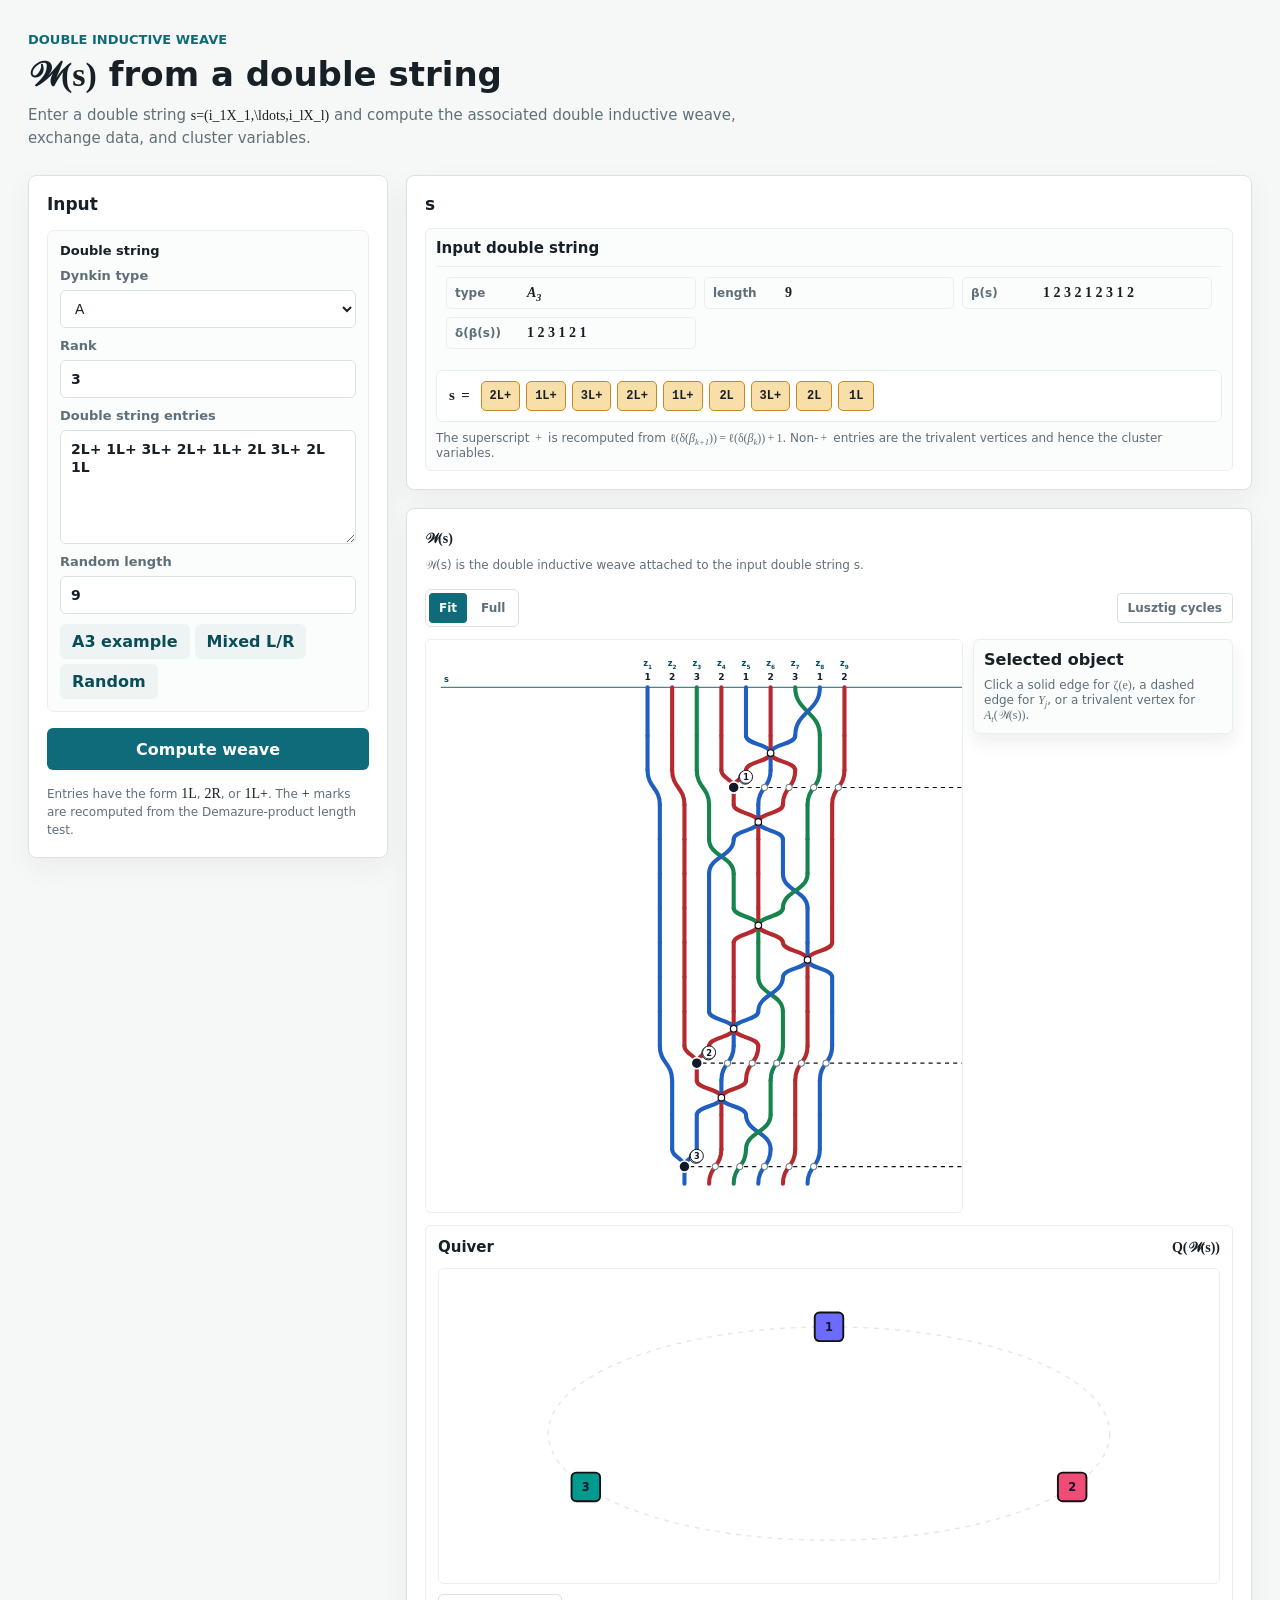
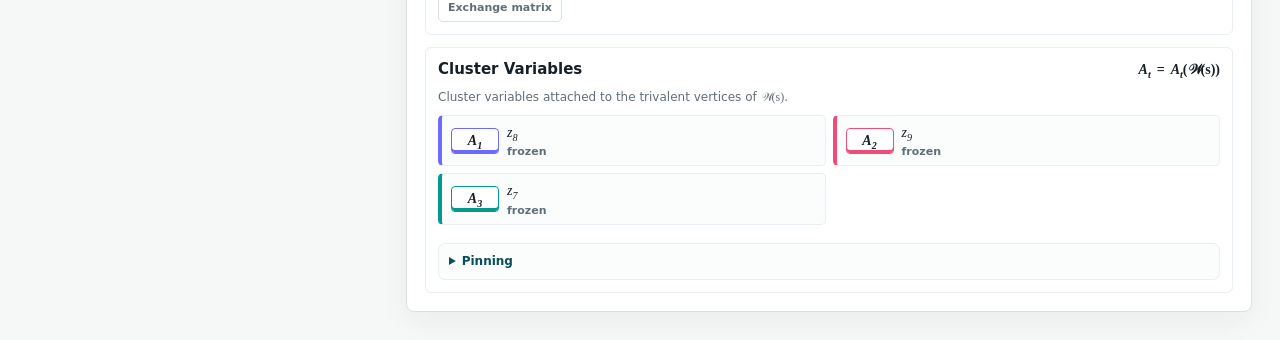
==== commit fac6f8fd: "Add random double string generator" ====
--- a/double-string-weave.html
+++ b/double-string-weave.html
@@ -4,7 +4,7 @@
     <meta charset="utf-8">
     <meta name="viewport" content="width=device-width, initial-scale=1">
     <title>Double String Weave</title>
-    <link rel="stylesheet" href="./style.css?v=20260708-double-string-zfull">
+    <link rel="stylesheet" href="./style.css?v=20260708-double-string-random">
   </head>
   <body>
     <main class="app-shell">
@@ -49,9 +49,15 @@
               <textarea id="double-string-input" name="doubleString" rows="5" spellcheck="false"></textarea>
             </label>
 
+            <label class="field">
+              <span>Random length</span>
+              <input id="random-length-input" name="randomLength" type="number" min="1" max="24" step="1" inputmode="numeric" value="9">
+            </label>
+
             <div class="chain-box-move-actions">
               <button type="button" id="example-a-button" class="secondary-button">A3 example</button>
               <button type="button" id="example-mixed-button" class="secondary-button">Mixed L/R</button>
+              <button type="button" id="random-button" class="secondary-button">Random</button>
             </div>
           </section>
 
@@ -67,6 +73,6 @@
       </section>
     </main>
 
-    <script type="module" src="./src/double-string-weave.mjs?v=20260708-double-string-zfull"></script>
+    <script type="module" src="./src/double-string-weave.mjs?v=20260708-double-string-random"></script>
   </body>
 </html>
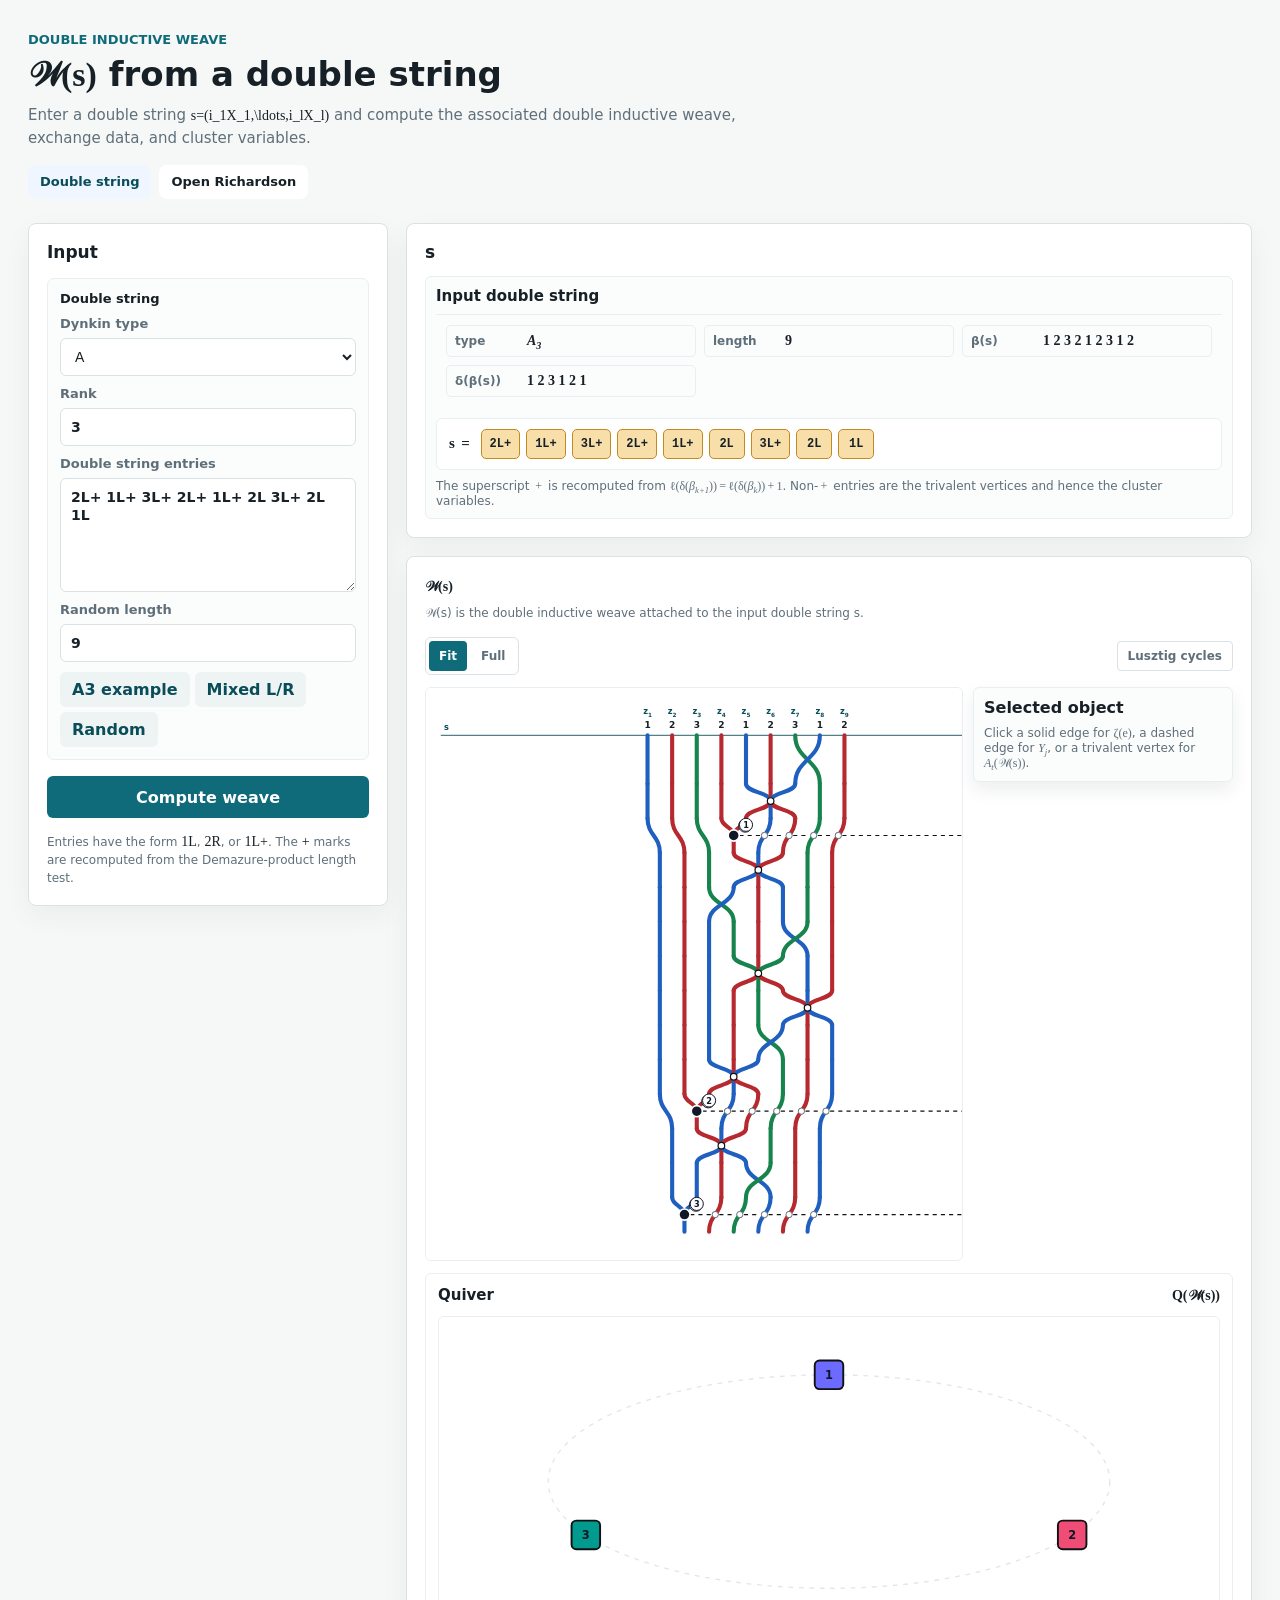
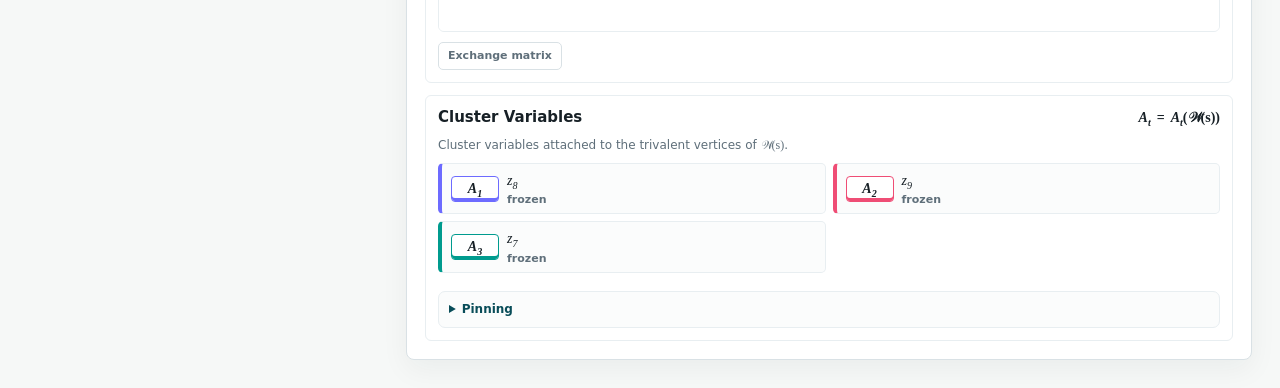
==== commit 5eeee918: "Add open Richardson weave page" ====
--- a/double-string-weave.html
+++ b/double-string-weave.html
@@ -15,6 +15,10 @@
           <p class="subtitle">
             Enter a double string <span class="formula">s=(i_1X_1,\ldots,i_lX_l)</span> and compute the associated double inductive weave, exchange data, and cluster variables.
           </p>
+          <nav class="page-nav" aria-label="Visualizer pages">
+            <a class="page-nav-link active" href="./double-string-weave.html">Double string</a>
+            <a class="page-nav-link" href="./open-richardson.html">Open Richardson</a>
+          </nav>
         </div>
       </header>
 
--- a/style.css
+++ b/style.css
@@ -121,6 +121,35 @@
   color: var(--accent);
   text-decoration: underline;
   text-underline-offset: 3px;
+}
+
+.page-nav {
+  display: flex;
+  flex-wrap: wrap;
+  gap: 8px;
+  margin-top: 14px;
+}
+
+.page-nav-link {
+  display: inline-flex;
+  align-items: center;
+  justify-content: center;
+  min-height: 34px;
+  padding: 7px 12px;
+  border: 1px solid var(--border);
+  border-radius: 8px;
+  background: #ffffff;
+  color: var(--text);
+  font-size: 13px;
+  font-weight: 750;
+  text-decoration: none;
+}
+
+.page-nav-link:hover,
+.page-nav-link.active {
+  border-color: var(--accent);
+  color: var(--accent-strong);
+  background: #eff6ff;
 }
 
 .workspace {
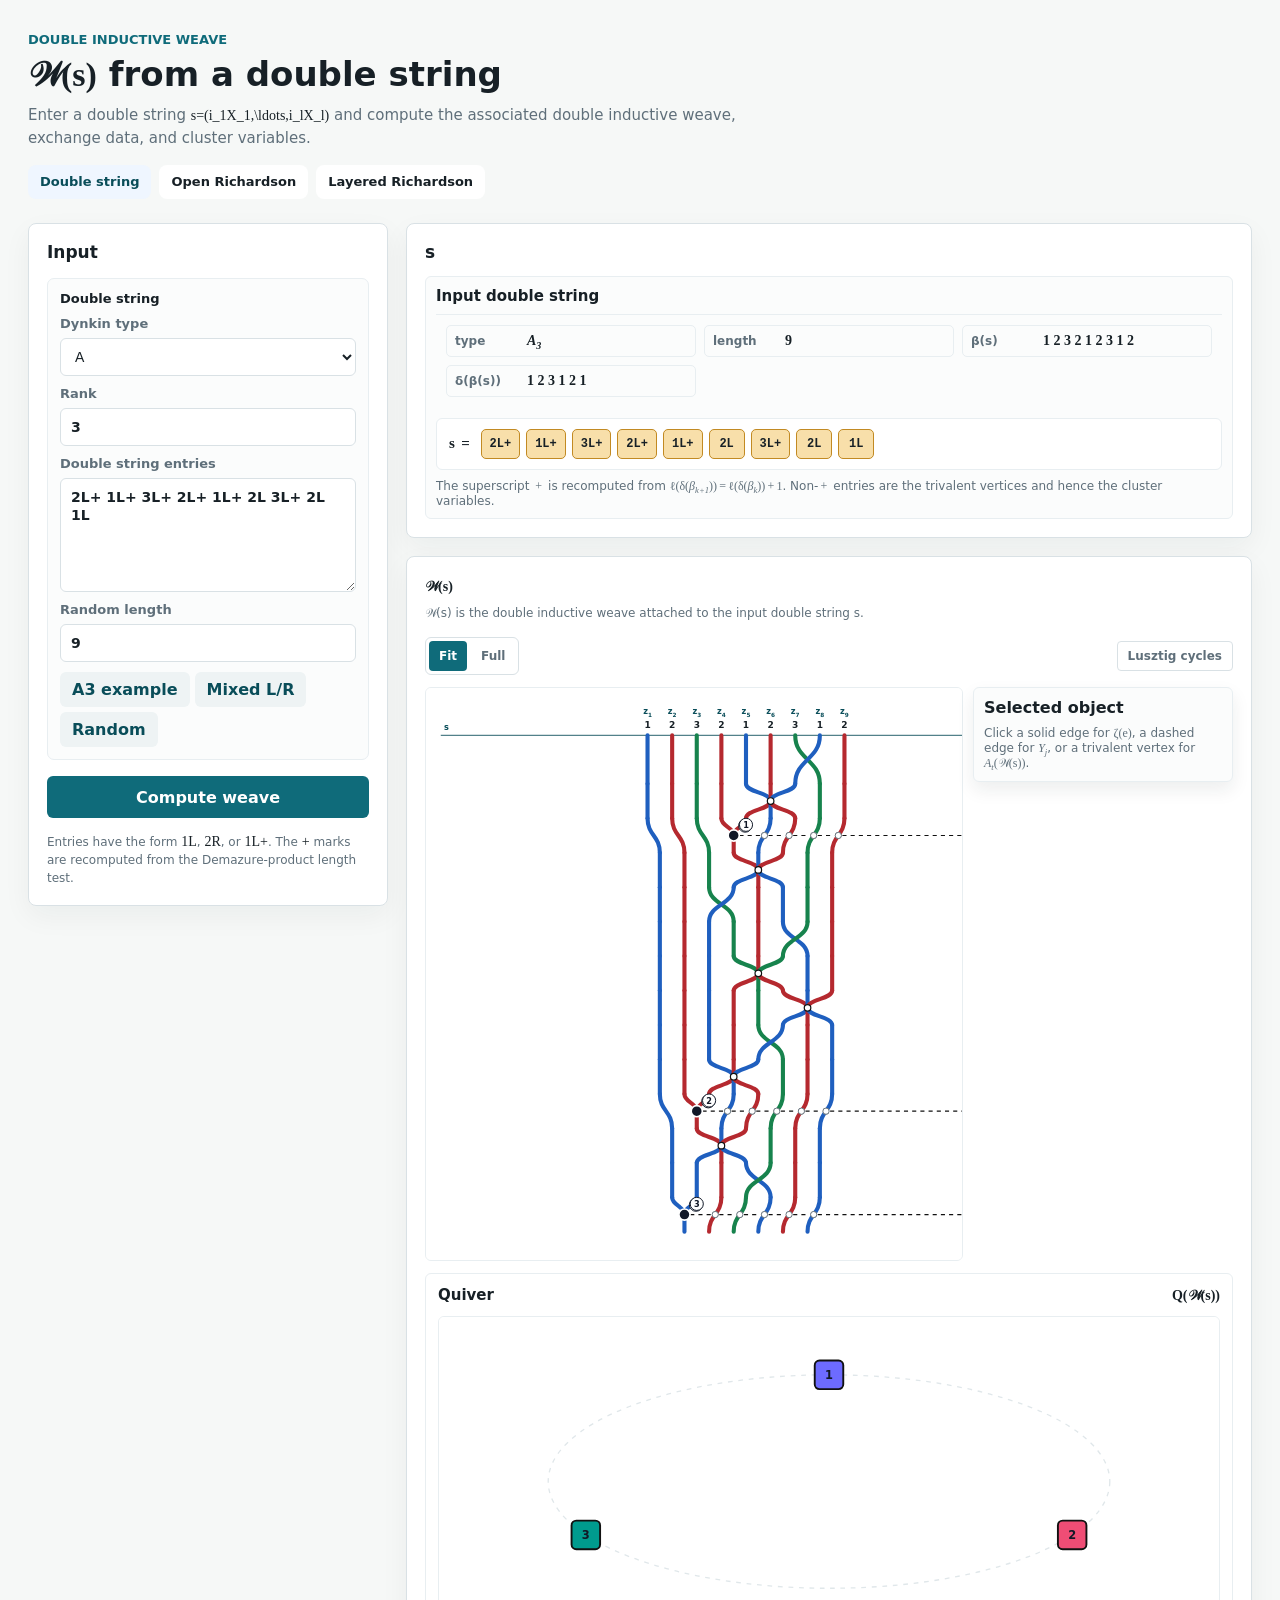
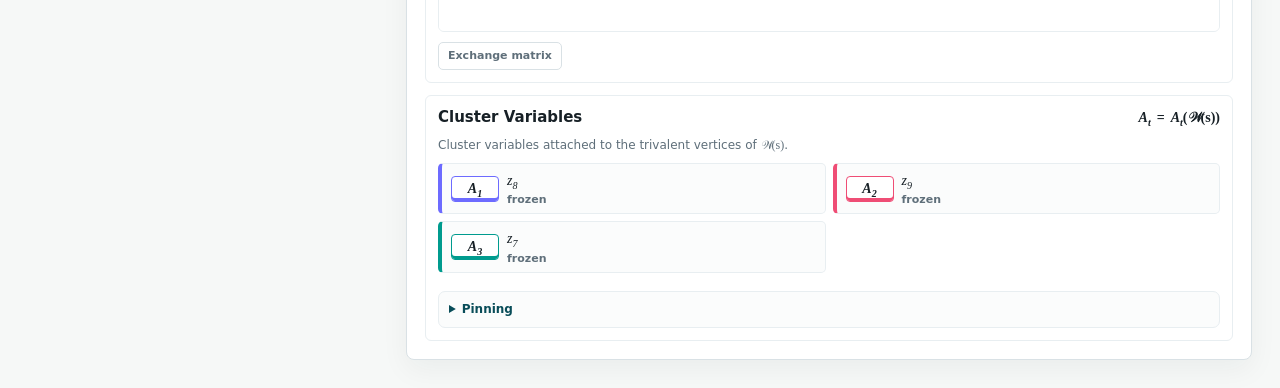
==== commit 187e60bc: "Add layered Richardson weave visualizer" ====
--- a/double-string-weave.html
+++ b/double-string-weave.html
@@ -18,6 +18,7 @@
           <nav class="page-nav" aria-label="Visualizer pages">
             <a class="page-nav-link active" href="./double-string-weave.html">Double string</a>
             <a class="page-nav-link" href="./open-richardson.html">Open Richardson</a>
+            <a class="page-nav-link" href="./richardson-layered.html">Layered Richardson</a>
           </nav>
         </div>
       </header>
--- a/style.css
+++ b/style.css
@@ -2800,6 +2800,53 @@
   stroke-linejoin: round;
 }
 
+.weave-layer-band {
+  fill: rgba(15, 107, 122, 0.045);
+  stroke: rgba(15, 107, 122, 0.18);
+  stroke-width: 1;
+  pointer-events: none;
+}
+
+.weave-layer-band.case1 {
+  fill: rgba(37, 99, 235, 0.045);
+  stroke: rgba(37, 99, 235, 0.2);
+}
+
+.weave-layer-band.case2 {
+  fill: rgba(220, 38, 38, 0.045);
+  stroke: rgba(220, 38, 38, 0.2);
+}
+
+.weave-layer-band.active {
+  fill: rgba(15, 107, 122, 0.09);
+  stroke: rgba(15, 107, 122, 0.45);
+  stroke-width: 1.5;
+}
+
+.weave-layer-band.empty {
+  fill: rgba(148, 163, 184, 0.055);
+  stroke-dasharray: 4 4;
+}
+
+.weave-layer-band-label {
+  font-size: 9px;
+  fill: #53636f;
+  font-weight: 850;
+  pointer-events: none;
+}
+
+.weave-layer-band-label.case1 {
+  fill: #2457b8;
+}
+
+.weave-layer-band-label.case2 {
+  fill: #b5292f;
+}
+
+.weave-layer-band-label.active {
+  fill: var(--accent-strong);
+}
+
 .weave-dashed-ray {
   stroke: #111;
   stroke-width: 1.4;
@@ -4151,3 +4198,302 @@
     justify-self: start;
   }
 }
+
+.layered-workspace {
+  grid-template-columns: minmax(280px, 360px) minmax(0, 1fr);
+}
+
+.layered-slider-field input[type="range"] {
+  padding: 0;
+}
+
+.layer-output {
+  justify-self: start;
+  min-width: 54px;
+  border: 1px solid var(--soft-line);
+  border-radius: 6px;
+  background: #fff;
+  color: var(--accent-strong);
+  font-size: 12px;
+  font-weight: 850;
+  padding: 4px 8px;
+}
+
+.layered-richardson-view {
+  display: grid;
+  gap: 18px;
+}
+
+.layered-top-grid {
+  display: grid;
+  grid-template-columns: minmax(300px, 0.72fr) minmax(0, 1.28fr);
+  gap: 18px;
+  align-items: start;
+}
+
+.layered-facts-card,
+.layered-visual-card,
+.layered-main-weave-card {
+  padding: 16px;
+}
+
+.layered-visual-card {
+  display: grid;
+  gap: 16px;
+}
+
+.layered-panel-head {
+  display: flex;
+  flex-wrap: wrap;
+  align-items: baseline;
+  justify-content: space-between;
+  gap: 10px;
+  margin-bottom: 8px;
+}
+
+.layered-panel-head h3,
+.layered-double-string h3 {
+  margin: 0;
+  color: var(--ink);
+  font-size: 13px;
+  font-weight: 850;
+}
+
+.layered-weak-wrap,
+.layered-stack-wrap,
+.layered-double-string {
+  min-width: 0;
+  border: 1px solid var(--soft-line);
+  border-radius: 8px;
+  background: #fbfcfc;
+  padding: 12px;
+}
+
+.layered-facts-card {
+  display: grid;
+  gap: 12px;
+}
+
+.layered-data-section {
+  display: grid;
+  gap: 7px;
+}
+
+.layered-data-section h3 {
+  margin: 0;
+  color: var(--ink);
+  font-size: 13px;
+  font-weight: 850;
+}
+
+.layered-facts-card .layered-data-grid {
+  grid-template-columns: minmax(0, 1fr);
+  gap: 7px;
+  border-top: 0;
+  padding: 0;
+}
+
+.layered-facts-card .ric-data-row {
+  grid-template-columns: minmax(78px, 0.38fr) minmax(0, 1fr);
+  align-items: start;
+  min-height: 0;
+  padding: 7px 9px;
+}
+
+.layered-facts-card .ric-data-key {
+  line-height: 1.25;
+}
+
+.layered-facts-card .ric-data-value {
+  display: block;
+  min-width: 0;
+  line-height: 1.25;
+  white-space: normal;
+  word-break: break-word;
+}
+
+.layered-data-details {
+  border-top: 1px solid var(--soft-line);
+  padding-top: 8px;
+}
+
+.layered-data-details summary {
+  cursor: pointer;
+  color: var(--accent-strong);
+  font-size: 12px;
+  font-weight: 850;
+}
+
+.layered-data-details .layered-data-grid {
+  margin-top: 8px;
+}
+
+.layered-weak-svg {
+  display: block;
+  width: 100%;
+  min-height: 220px;
+  border: 1px solid var(--soft-line);
+  border-radius: 8px;
+  background: #fff;
+}
+
+.layered-weak-edge {
+  stroke: #c8d3d8;
+  stroke-width: 1.4;
+}
+
+.layered-weak-edge.path-edge {
+  stroke-width: 3.4;
+}
+
+.layered-weak-edge.case1 {
+  stroke: #2563eb;
+}
+
+.layered-weak-edge.case2 {
+  stroke: #dc2626;
+}
+
+.layered-edge-label {
+  font-size: 11px;
+  font-weight: 850;
+  text-anchor: middle;
+}
+
+.layered-edge-label.case1 {
+  fill: #1d4ed8;
+}
+
+.layered-edge-label.case2 {
+  fill: #b91c1c;
+}
+
+.layered-weak-node {
+  fill: #fff;
+  stroke: #9aaab2;
+  stroke-width: 1.5;
+}
+
+.layered-weak-node-group.on-path .layered-weak-node {
+  stroke: var(--accent-strong);
+  stroke-width: 2.4;
+}
+
+.layered-weak-node-group.active .layered-weak-node {
+  fill: var(--accent-soft);
+  stroke: var(--accent);
+  stroke-width: 4;
+}
+
+.layered-weak-label {
+  fill: var(--ink);
+  font-size: 12px;
+  font-weight: 850;
+  text-anchor: middle;
+}
+
+.layered-stack {
+  display: grid;
+  grid-template-columns: repeat(auto-fit, minmax(138px, 1fr));
+  gap: 9px;
+}
+
+.layer-card {
+  display: grid;
+  gap: 4px;
+  min-width: 0;
+  min-height: 96px;
+  border: 1px solid var(--line);
+  border-left-width: 5px;
+  border-radius: 7px;
+  background: #fff;
+  color: var(--ink);
+  cursor: pointer;
+  padding: 9px 10px;
+  text-align: left;
+}
+
+.layer-card.base {
+  border-left-color: var(--accent);
+}
+
+.layer-card.case1 {
+  border-left-color: #2563eb;
+}
+
+.layer-card.case2 {
+  border-left-color: #dc2626;
+}
+
+.layer-card:hover,
+.layer-card.active {
+  border-color: var(--accent);
+  box-shadow: 0 0 0 3px rgba(15, 107, 122, 0.13);
+}
+
+.layer-card-kicker {
+  color: var(--muted);
+  font-size: 11px;
+  font-weight: 850;
+  text-transform: uppercase;
+}
+
+.layer-card strong {
+  font-size: 13px;
+}
+
+.layer-card span {
+  min-width: 0;
+  overflow-wrap: anywhere;
+  font-size: 12px;
+}
+
+.layer-card-pair {
+  color: var(--muted);
+  font-family: ui-monospace, SFMono-Regular, Menlo, Consolas, monospace;
+}
+
+.layered-double-string {
+  display: grid;
+  gap: 9px;
+}
+
+.layered-seed-panels {
+  display: grid;
+  grid-template-columns: minmax(0, 1fr);
+  gap: 14px;
+  margin-top: 14px;
+}
+
+.layered-edge-variable-panel .edge-label-viewer {
+  margin-top: 10px;
+}
+
+.layered-seed-panels .quiver-answer-panel,
+.layered-seed-panels .cluster-answer-panel {
+  min-width: 0;
+}
+
+.layered-seed-panels .cluster-answer-list {
+  grid-template-columns: minmax(0, 1fr);
+}
+
+@media (max-width: 980px) {
+  .layered-top-grid {
+    grid-template-columns: 1fr;
+  }
+
+  .layered-seed-panels {
+    grid-template-columns: 1fr;
+  }
+}
+
+@media (max-width: 760px) {
+  .layered-workspace {
+    grid-template-columns: 1fr;
+  }
+
+  .layered-stack {
+    grid-template-columns: 1fr;
+  }
+}
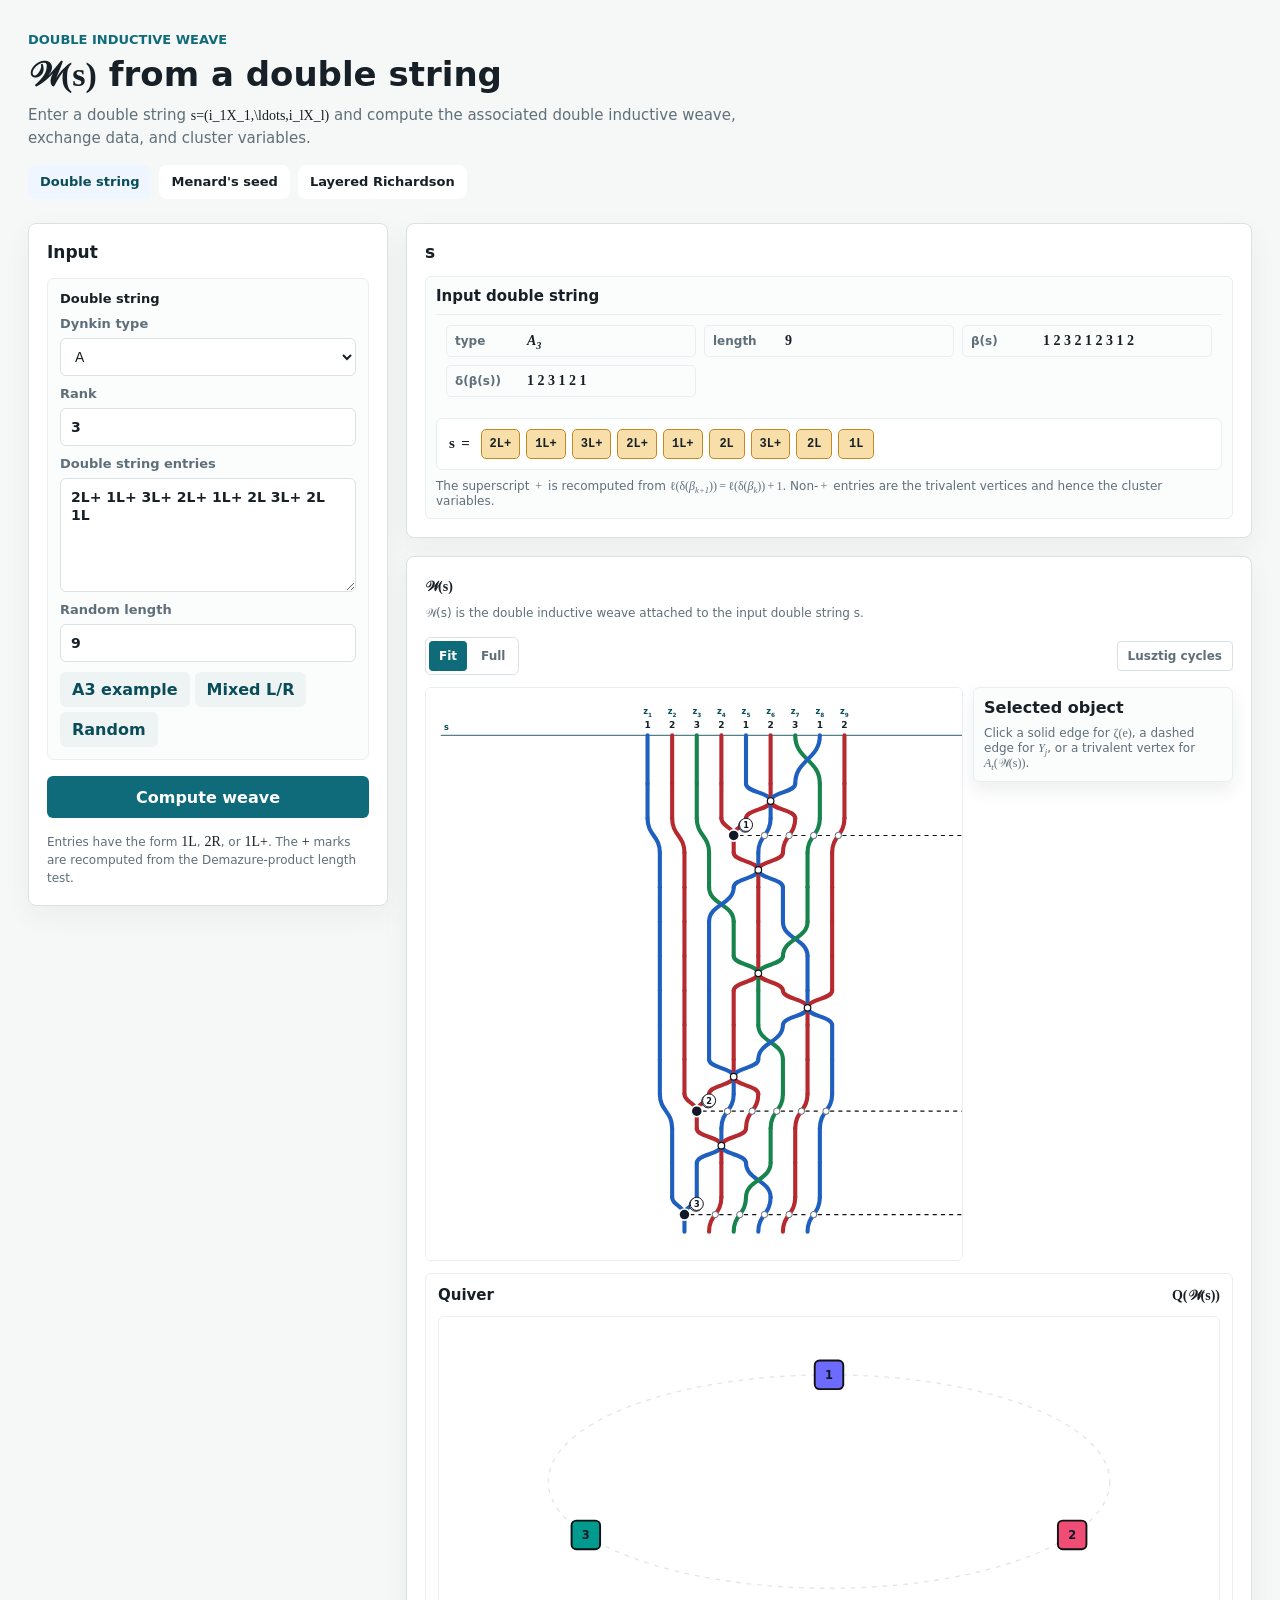
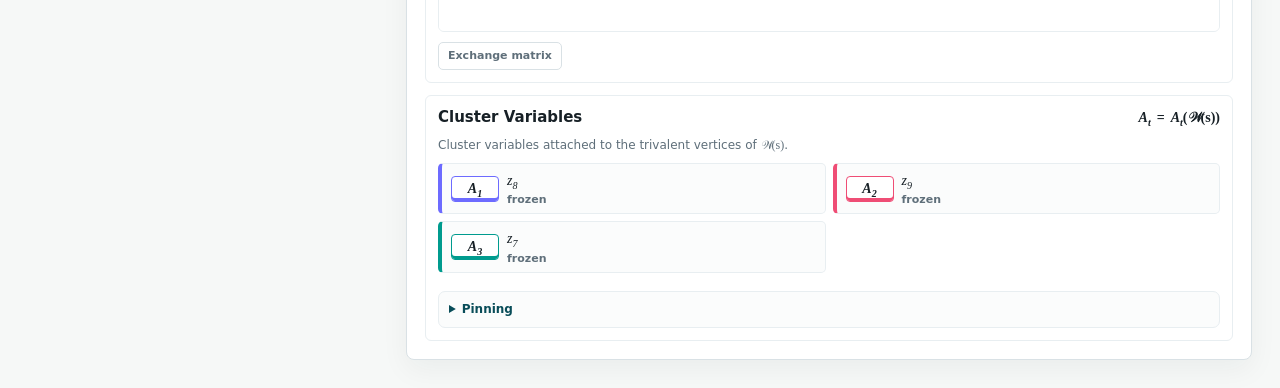
==== commit 0e98919a: "Update layered Richardson visualizer" ====
--- a/double-string-weave.html
+++ b/double-string-weave.html
@@ -17,7 +17,7 @@
           </p>
           <nav class="page-nav" aria-label="Visualizer pages">
             <a class="page-nav-link active" href="./double-string-weave.html">Double string</a>
-            <a class="page-nav-link" href="./open-richardson.html">Open Richardson</a>
+            <a class="page-nav-link" href="./open-richardson.html">Menard's seed</a>
             <a class="page-nav-link" href="./richardson-layered.html">Layered Richardson</a>
           </nav>
         </div>
--- a/style.css
+++ b/style.css
@@ -4497,3 +4497,263 @@
     grid-template-columns: 1fr;
   }
 }
+
+.gls-workspace {
+  grid-template-columns: minmax(280px, 360px) minmax(0, 1fr);
+}
+
+.gls-quiver-view {
+  display: grid;
+  gap: 16px;
+}
+
+.gls-summary-card,
+.gls-formula-card,
+.gls-table-card,
+.gls-weave-card,
+.gls-mismatch-card {
+  padding: 16px;
+}
+
+.gls-side-grid {
+  display: grid;
+  grid-template-columns: minmax(0, 1fr) minmax(0, 1fr);
+  gap: 16px;
+  align-items: start;
+}
+
+.gls-side-column {
+  display: grid;
+  gap: 14px;
+  min-width: 0;
+}
+
+.gls-side-header {
+  display: grid;
+  gap: 4px;
+  padding: 0 2px;
+}
+
+.gls-side-header h2 {
+  margin: 0;
+  color: var(--ink);
+  font-size: 18px;
+  font-weight: 900;
+  letter-spacing: 0;
+}
+
+.gls-side-header p {
+  margin: 0;
+  color: var(--muted);
+  font-size: 13px;
+  line-height: 1.4;
+}
+
+.gls-formula-box {
+  display: grid;
+  gap: 7px;
+  border: 1px solid var(--soft-line);
+  border-radius: 8px;
+  background: #fbfcfc;
+  padding: 12px;
+}
+
+.gls-formula-box p {
+  margin: 0;
+  color: var(--muted);
+  font-size: 13px;
+  line-height: 1.45;
+}
+
+.gls-facts-grid {
+  margin-top: 12px;
+}
+
+.gls-match-badge {
+  margin-top: 12px;
+  border-radius: 8px;
+  padding: 10px 12px;
+  font-size: 13px;
+  font-weight: 850;
+}
+
+.gls-match-badge.ok {
+  border: 1px solid rgba(15, 107, 122, 0.25);
+  background: rgba(15, 107, 122, 0.08);
+  color: var(--accent-strong);
+}
+
+.gls-match-badge.bad {
+  border: 1px solid rgba(220, 38, 38, 0.25);
+  background: rgba(220, 38, 38, 0.08);
+  color: #b4232b;
+}
+
+.gls-quiver-grid {
+  display: grid;
+  grid-template-columns: minmax(0, 1fr);
+  gap: 14px;
+}
+
+.gls-side-block,
+.gls-quiver-grid .quiver-answer-panel,
+.gls-side-column .quiver-answer-panel {
+  min-width: 0;
+}
+
+.gls-side-column .quiver-svg {
+  min-width: 620px;
+}
+
+.gls-weave-viewer {
+  margin-top: 10px;
+}
+
+.gls-weave-viewer.edge-label-viewer {
+  grid-template-columns: minmax(0, 1fr);
+}
+
+.gls-weave-viewer .edge-label-viewer-figure {
+  display: block;
+  min-width: 0;
+  overflow: visible;
+}
+
+.gls-weave-viewer .edge-label-viewer-svg {
+  width: 100%;
+  min-width: 0;
+}
+
+.gls-weave-viewer .edge-label-info {
+  position: static;
+  max-height: none;
+}
+
+.reverse-chip-legend {
+  display: flex;
+  flex-wrap: wrap;
+  gap: 8px 14px;
+  align-items: center;
+  margin-top: 10px;
+  color: var(--muted);
+  font-size: 12px;
+  font-weight: 750;
+}
+
+.reverse-chip-legend-item {
+  display: inline-flex;
+  gap: 6px;
+  align-items: center;
+}
+
+.reverse-chip-swatch {
+  width: 13px;
+  height: 13px;
+  border: 1px solid var(--line);
+  border-radius: 4px;
+  background: #edf4ff;
+}
+
+.reverse-chip-swatch.reverse-used {
+  background: #fff4d7;
+  border-color: #e1aa32;
+}
+
+.reverse-chip-swatch.reverse-free {
+  background: #e7f7f1;
+  border-color: #4aa982;
+}
+
+.gls-data-table {
+  width: 100%;
+  border-collapse: separate;
+  border-spacing: 0;
+  overflow: hidden;
+  border: 1px solid var(--soft-line);
+  border-radius: 8px;
+  background: #fff;
+  font-size: 13px;
+}
+
+.gls-data-table th,
+.gls-data-table td {
+  border-bottom: 1px solid var(--soft-line);
+  padding: 8px 10px;
+  text-align: left;
+  vertical-align: top;
+}
+
+.gls-data-table th {
+  background: #f6f8f8;
+  color: var(--ink);
+  font-size: 12px;
+  font-weight: 850;
+}
+
+.gls-data-table tr:last-child td {
+  border-bottom: 0;
+}
+
+.gls-frozen-cell {
+  color: var(--accent-strong);
+  font-weight: 850;
+}
+
+.gls-arrow-details {
+  margin-top: 12px;
+}
+
+.gls-arrow-list {
+  display: grid;
+  gap: 7px;
+  margin-top: 10px;
+}
+
+.gls-arrow-item {
+  display: grid;
+  grid-template-columns: minmax(76px, 0.22fr) minmax(0, 1fr);
+  gap: 10px;
+  align-items: baseline;
+  border: 1px solid var(--soft-line);
+  border-radius: 7px;
+  background: #fff;
+  padding: 8px 10px;
+  color: var(--muted);
+  font-size: 12px;
+}
+
+.gls-arrow-item.deleted {
+  background: #f8fafb;
+  color: #7b8992;
+}
+
+.gls-arrow-item.deleted .formula {
+  text-decoration: line-through;
+}
+
+.gls-mismatch-row {
+  display: grid;
+  grid-template-columns: minmax(180px, 0.34fr) minmax(0, 1fr);
+  gap: 10px;
+  border: 1px solid var(--soft-line);
+  border-radius: 8px;
+  background: #fff;
+  padding: 9px 10px;
+  margin-top: 8px;
+  font-size: 13px;
+}
+
+@media (max-width: 760px) {
+  .gls-workspace {
+    grid-template-columns: 1fr;
+  }
+
+  .gls-side-grid {
+    grid-template-columns: 1fr;
+  }
+
+  .gls-arrow-item,
+  .gls-mismatch-row {
+    grid-template-columns: 1fr;
+  }
+}
